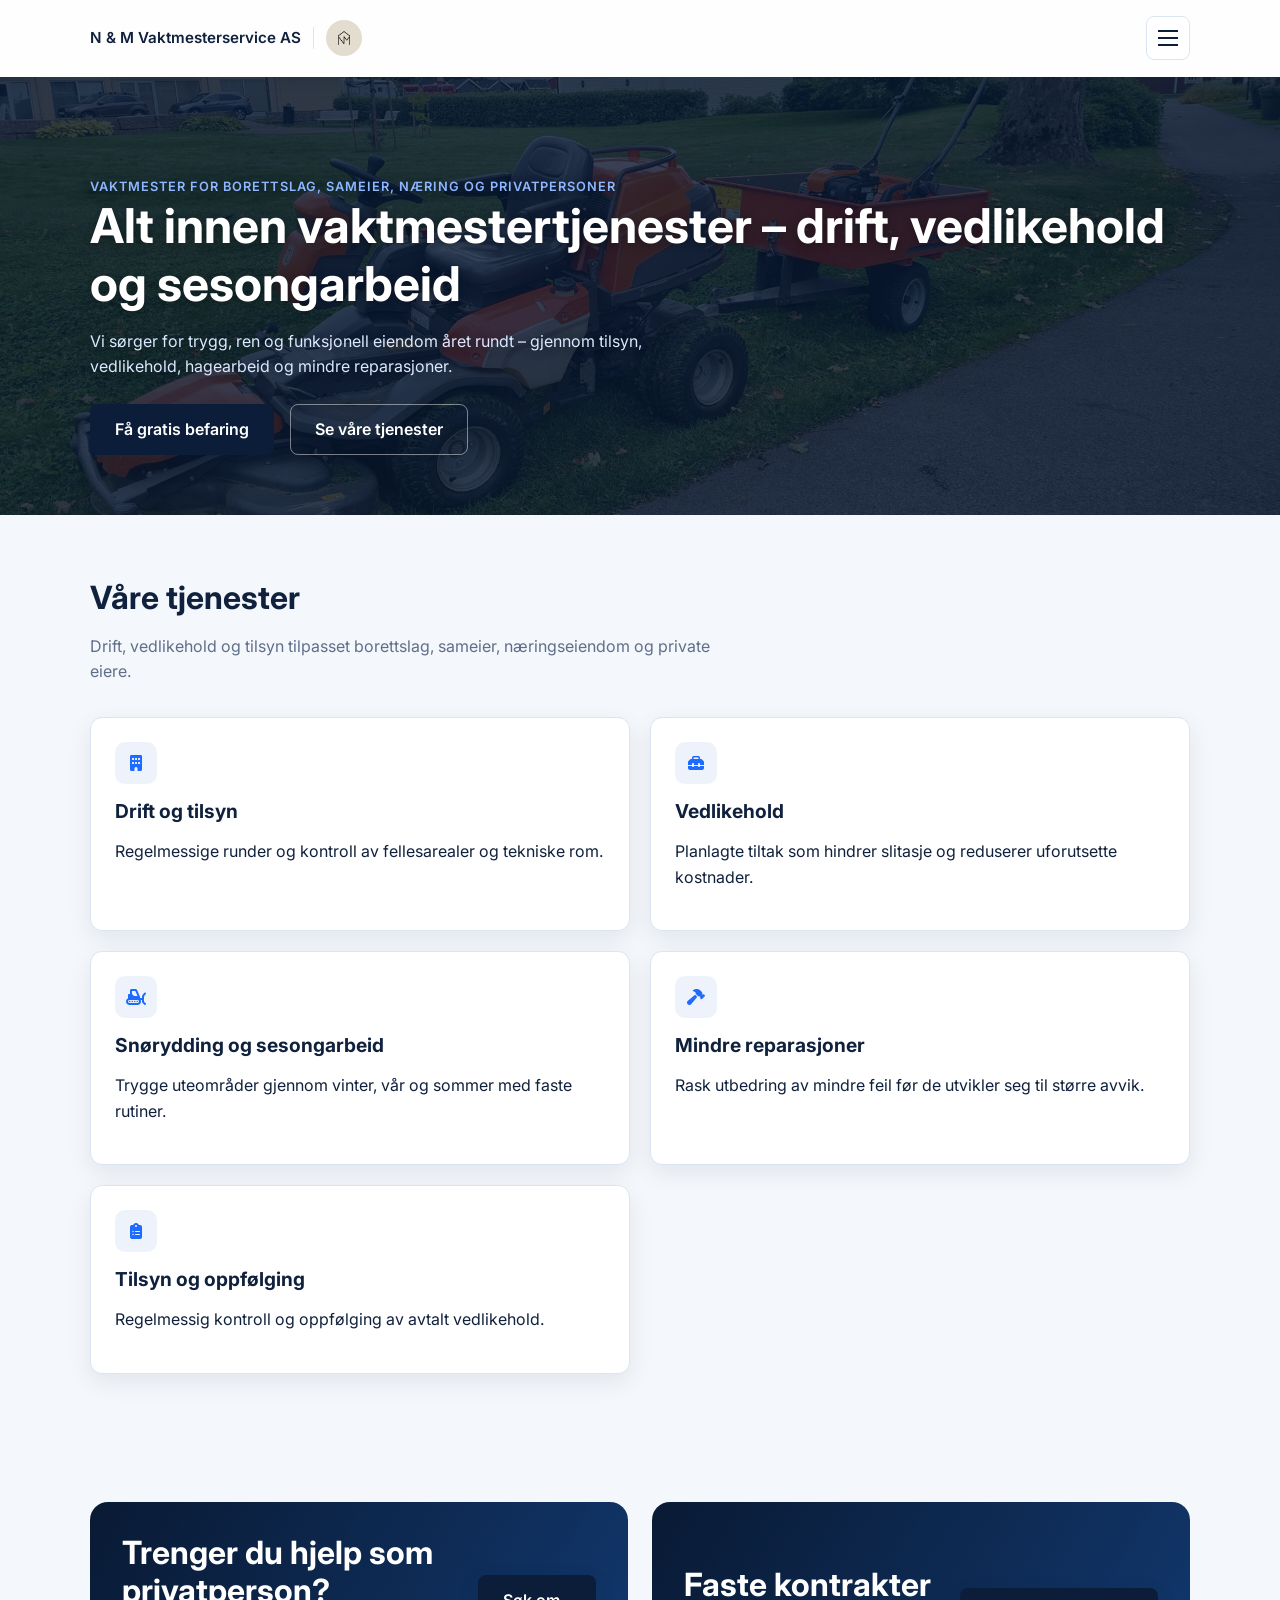
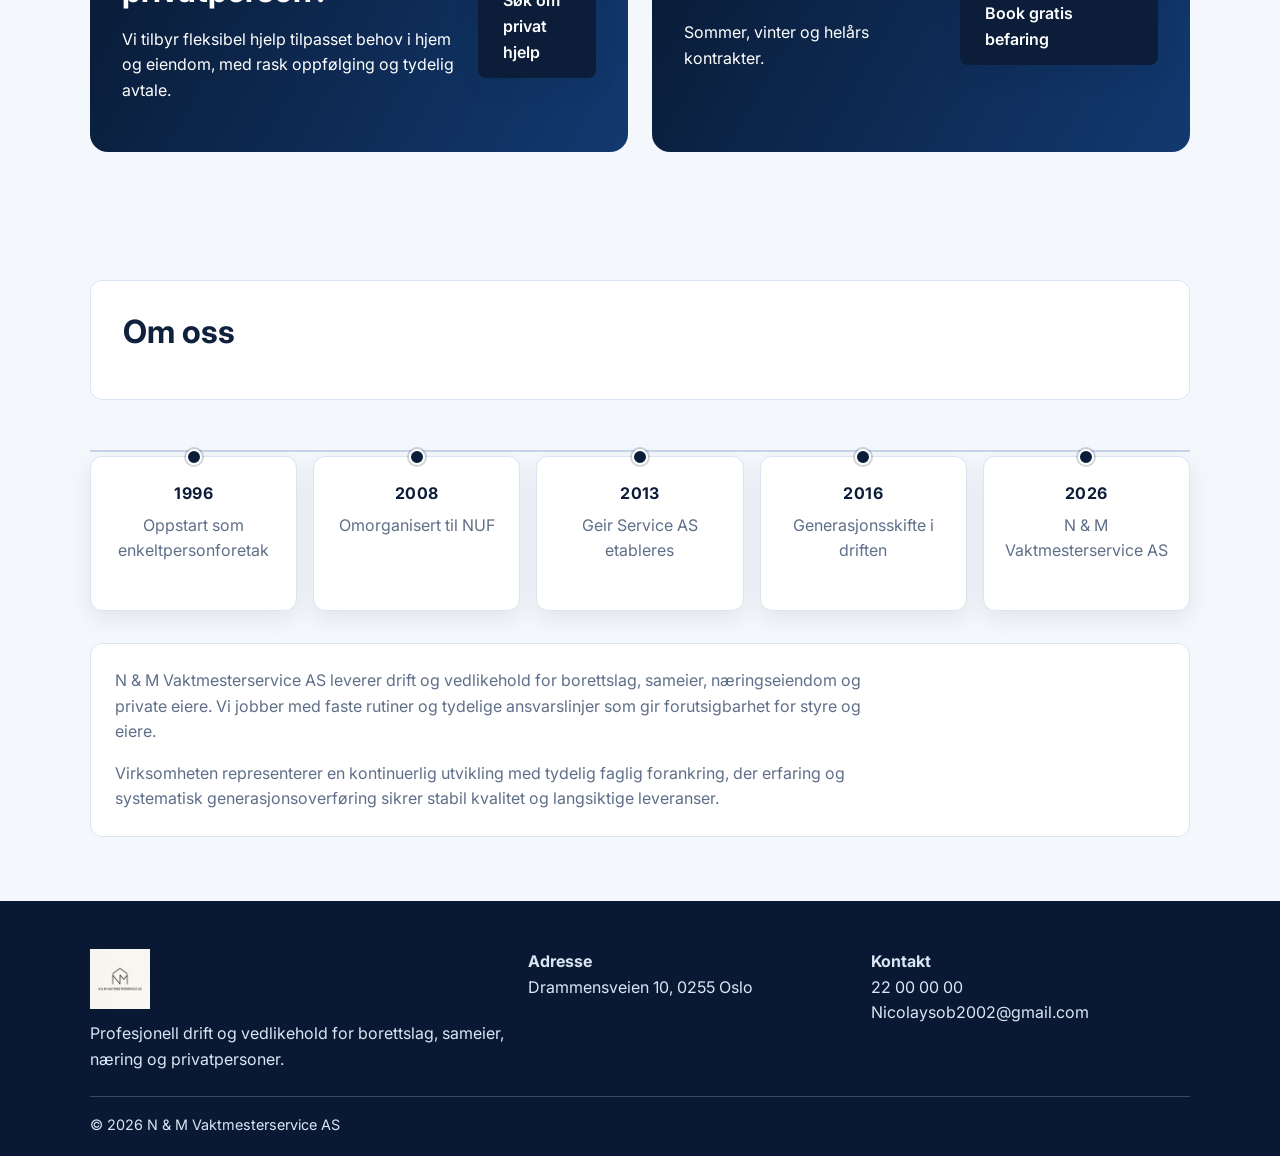
==== index.html @ 8446914f "Wrap homepage CTAs in dual-column section" ====
<!DOCTYPE html>
<html lang="no">
<head>
  <meta charset="UTF-8" />
  <meta name="viewport" content="width=device-width, initial-scale=1.0" />
  <meta name="description" content="Profesjonell drift og vedlikehold for borettslag, sameier, næringsbygg og privatpersoner. Fast kontaktperson og strukturert oppfølging." />
  <meta name="keywords" content="vaktmester, drift og vedlikehold, borettslag, sameie, næringsbygg, eiendomsforvaltning, snømåking, uteområder" />
  <meta name="robots" content="index,follow" />
  <meta name="theme-color" content="#0b1d39" />
  <title>N & M Vaktmesterservice AS | Profesjonell drift og vedlikehold</title>
  <link rel="canonical" href="https://example.com/" />
  <link rel="icon" href="images/logo.png" type="image/png" />
  <meta property="og:title" content="N & M Vaktmesterservice AS | Profesjonell drift og vedlikehold" />
  <meta property="og:description" content="Profesjonell drift og vedlikehold for borettslag, sameier, næringsbygg og privatpersoner. Fast kontaktperson og strukturert oppfølging." />
  <meta property="og:type" content="website" />
  <meta property="og:image" content="https://images.unsplash.com/photo-1497366754035-f200968a6e72?auto=format&fit=crop&w=1400&q=80" />
  <meta name="twitter:card" content="summary_large_image" />
  <meta name="twitter:title" content="N & M Vaktmesterservice AS | Profesjonell drift og vedlikehold" />
  <meta name="twitter:description" content="Profesjonell drift og vedlikehold for borettslag, sameier, næringsbygg og privatpersoner. Fast kontaktperson og strukturert oppfølging." />
  <meta name="twitter:image" content="https://images.unsplash.com/photo-1497366754035-f200968a6e72?auto=format&fit=crop&w=1400&q=80" />
  <link rel="preconnect" href="https://fonts.googleapis.com" />
  <link rel="preconnect" href="https://fonts.gstatic.com" crossorigin />
  <link href="https://fonts.googleapis.com/css2?family=Inter:wght@300;400;500;600;700&display=swap" rel="stylesheet" />
  <link rel="stylesheet" href="https://cdn.jsdelivr.net/npm/@fortawesome/fontawesome-free@6.4.0/css/all.min.css" />
  <link rel="stylesheet" href="css/style.css" />
</head>
<body>
  <a class="skip-link" href="#main-content">Hopp til innhold</a>
  <div id="top"></div>

  <header class="site-header" id="siteHeader">
    <nav class="container nav" aria-label="Hovedmeny">
      <a class="logo" href="index.html" aria-label="N & M Vaktmesterservice AS">
        <span class="logo-text">N &amp; M Vaktmesterservice AS</span>
        <span class="logo-divider" aria-hidden="true"></span>
        <img class="logo-mark" src="images/logo-mark.png" alt="N &amp; M logo" width="36" height="36" />
      </a>

      <button class="nav-toggle" id="navToggle" aria-label="Åpne meny" aria-expanded="false" aria-controls="mobileMenu">
        <span></span><span></span><span></span>
      </button>
    </nav>

    <div class="mobile-overlay" id="mobileOverlay"></div>
    <div class="mobile-menu" id="mobileMenu" aria-hidden="true">
      <a href="index.html">Hjem</a>
      <a href="index.html#tjenester">Tjenester</a>
      <a href="contracts.html">Faste kontrakter</a>
      <a href="privat-hjelp.html">Privat hjelp</a>
      <a href="contact.html">Kontakt</a>
    </div>
  </header>

  <main id="main-content">
    <section class="hero">
      <div class="container hero-grid">
        <div class="hero-content">
          <p class="eyebrow">Vaktmester for borettslag, sameier, næring og privatpersoner</p>
          <h1>Alt innen vaktmestertjenester – drift, vedlikehold og sesongarbeid</h1>
          <p class="lead">Vi sørger for trygg, ren og funksjonell eiendom året rundt – gjennom tilsyn, vedlikehold, hagearbeid og mindre reparasjoner.</p>
          <div class="cta-row">
            <a class="btn" href="contact.html">Få gratis befaring</a>
            <a class="btn btn-ghost" href="#tjenester">Se våre tjenester</a>
          </div>
        </div>
      </div>
    </section>

    <section class="section services" id="tjenester">
      <div class="container">
        <div class="section-header">
          <h2>Våre tjenester</h2>
          <p>Drift, vedlikehold og tilsyn tilpasset borettslag, sameier, næringseiendom og private eiere.</p>
        </div>
        <div class="cards">
          <article class="card">
            <div class="card-icon"><i class="fa-solid fa-building"></i></div>
            <h3>Drift og tilsyn</h3>
            <p>Regelmessige runder og kontroll av fellesarealer og tekniske rom.</p>
          </article>
          <article class="card">
            <div class="card-icon"><i class="fa-solid fa-toolbox"></i></div>
            <h3>Vedlikehold</h3>
            <p>Planlagte tiltak som hindrer slitasje og reduserer uforutsette kostnader.</p>
          </article>
          <article class="card">
            <div class="card-icon"><i class="fa-solid fa-snowplow"></i></div>
            <h3>Snørydding og sesongarbeid</h3>
            <p>Trygge uteområder gjennom vinter, vår og sommer med faste rutiner.</p>
          </article>
          <article class="card">
            <div class="card-icon"><i class="fa-solid fa-hammer"></i></div>
            <h3>Mindre reparasjoner</h3>
            <p>Rask utbedring av mindre feil før de utvikler seg til større avvik.</p>
          </article>
          <article class="card">
            <div class="card-icon"><i class="fa-solid fa-clipboard-list"></i></div>
            <h3>Tilsyn og oppfølging</h3>
            <p>Regelmessig kontroll og oppfølging av avtalt vedlikehold.</p>
          </article>
        </div>
      </div>
    </section>

    <section class="section dual-cta">
      <div class="container dual-cta-grid">
        <section class="section final-cta" aria-labelledby="privat-hjelp-tittel">
          <div class="container final-cta-card">
            <div>
              <h2 id="privat-hjelp-tittel">Trenger du hjelp som privatperson?</h2>
              <p>Vi tilbyr fleksibel hjelp tilpasset behov i hjem og eiendom, med rask oppfølging og tydelig avtale.</p>
            </div>
            <a class="btn" href="privat-hjelp.html">Søk om privat hjelp</a>
          </div>
        </section>

        <section class="section final-cta" aria-labelledby="faste-kontrakter-tittel">
          <div class="container final-cta-card">
            <div>
              <h2 id="faste-kontrakter-tittel">Faste kontrakter</h2>
              <p>Sommer, vinter og helårs kontrakter.</p>
            </div>
            <a class="btn" href="contact.html">Book gratis befaring</a>
          </div>
        </section>
      </div>
    </section>

    <section class="section about" id="om">
      <div class="container">
        <div class="section-header">
          <h2>Om oss</h2>
        </div>

        <div class="about-timeline" aria-label="Selskapets utvikling over tid">
          <article class="timeline-item" data-animate="timeline-item">
            <p class="timeline-year">1996</p>
            <p class="timeline-text">Oppstart som enkeltpersonforetak</p>
          </article>
          <article class="timeline-item" data-animate="timeline-item">
            <p class="timeline-year">2008</p>
            <p class="timeline-text">Omorganisert til NUF</p>
          </article>
          <article class="timeline-item" data-animate="timeline-item">
            <p class="timeline-year">2013</p>
            <p class="timeline-text">Geir Service AS etableres</p>
          </article>
          <article class="timeline-item" data-animate="timeline-item">
            <p class="timeline-year">2016</p>
            <p class="timeline-text">Generasjonsskifte i driften</p>
          </article>
          <article class="timeline-item" data-animate="timeline-item">
            <p class="timeline-year">2026</p>
            <p class="timeline-text">N &amp; M Vaktmesterservice AS</p>
          </article>
        </div>

        <div class="about-summary">
          <p>N &amp; M Vaktmesterservice AS leverer drift og vedlikehold for borettslag, sameier, næringseiendom og private eiere. Vi jobber med faste rutiner og tydelige ansvarslinjer som gir forutsigbarhet for styre og eiere.</p>
          <p>Virksomheten representerer en kontinuerlig utvikling med tydelig faglig forankring, der erfaring og systematisk generasjonsoverføring sikrer stabil kvalitet og langsiktige leveranser.</p>
        </div>
      </div>
    </section>

  </main>

  <a class="back-to-top" id="backToTop" href="#top" aria-label="Til toppen">
    <i class="fa-solid fa-arrow-up"></i>
  </a>

  <footer class="footer">
    <div class="container footer-grid">
      <div>
        <img class="logo-image footer-logo" src="images/logo.png" alt="N & M Vaktmesterservice AS" width="180" height="56" loading="lazy" />
        <p>Profesjonell drift og vedlikehold for borettslag, sameier, næring og privatpersoner.</p>
      </div>
      <div>
        <p><strong>Adresse</strong><br/>Drammensveien 10, 0255 Oslo</p>
      </div>
      <div>
        <p><strong>Kontakt</strong><br/>22 00 00 00<br/>Nicolaysob2002@gmail.com</p>
      </div>
    </div>
    <div class="container footer-bottom">© <span id="currentYear"></span> N &amp; M Vaktmesterservice AS</div>
  </footer>

  <script type="application/ld+json">
    {
      "@context": "https://schema.org",
      "@type": "LocalBusiness",
      "name": "N & M Vaktmesterservice AS",
      "image": "https://images.unsplash.com/photo-1497366754035-f200968a6e72?auto=format&fit=crop&w=1400&q=80",
      "url": "https://example.com/",
      "telephone": "22 00 00 00",
      "email": "Nicolaysob2002@gmail.com",
      "address": {
        "@type": "PostalAddress",
        "streetAddress": "Drammensveien 10",
        "postalCode": "0255",
        "addressLocality": "Oslo",
        "addressCountry": "NO"
      }
    }
  </script>
  <script src="js/main.js" defer></script>
</body>
</html>
---- css/style.css ----
:root {
  --color-bg: #f4f7fb;
  --color-surface: #ffffff;
  --color-surface-soft: #eef3fb;
  --color-text: #10213d;
  --color-muted: #5f6f89;
  --color-primary: #0b1d39;
  --color-primary-strong: #08152b;
  --color-accent: #1e6bff;
  --color-border: #dbe5f2;
  --shadow-sm: 0 8px 24px rgba(16, 33, 61, 0.08);
  --shadow-md: 0 14px 35px rgba(11, 29, 57, 0.12);
  --radius-sm: 8px;
  --radius-md: 12px;
  --radius-lg: 18px;
  --space-1: 8px;
  --space-2: 12px;
  --space-3: 16px;
  --space-4: 20px;
  --space-5: 24px;
  --space-6: 32px;
  --space-7: 48px;
  --space-8: 64px;
}

* { box-sizing: border-box; }

html {
  scroll-behavior: smooth;
}

body {
  margin: 0;
  font-family: "Inter", system-ui, -apple-system, Segoe UI, Roboto, sans-serif;
  font-size: 16px;
  line-height: 1.6;
  color: var(--color-text);
  background: var(--color-bg);
}

body.menu-open { overflow: hidden; }

a { color: inherit; text-decoration: none; }
img { max-width: 100%; display: block; }

.container {
  width: min(1100px, 100% - 40px);
  margin: 0 auto;
}

.skip-link {
  position: absolute;
  left: -9999px;
}

.skip-link:focus {
  left: var(--space-4);
  top: var(--space-4);
  z-index: 2000;
  background: var(--color-primary);
  color: #fff;
  padding: 10px 14px;
  border-radius: var(--radius-sm);
}

.site-header {
  position: sticky;
  top: 0;
  z-index: 1000;
  background: rgba(255, 255, 255, 0.86);
  backdrop-filter: blur(12px);
  border-bottom: 1px solid transparent;
  transition: border-color 0.2s ease, box-shadow 0.2s ease;
}

.site-header.scrolled {
  border-color: var(--color-border);
  box-shadow: 0 8px 25px rgba(11, 29, 57, 0.08);
}

.nav {
  min-height: 76px;
  display: flex;
  align-items: center;
  justify-content: space-between;
  gap: var(--space-3);
}

.logo {
  display: inline-flex;
  align-items: center;
  gap: var(--space-2);
  font-weight: 600;
}

.logo-text { font-size: 0.95rem; }
.logo-divider { width: 1px; height: 22px; background: var(--color-border); }
.logo-mark { border-radius: 50%; }

.btn {
  display: inline-flex;
  align-items: center;
  justify-content: center;
  padding: 12px 24px;
  border-radius: 8px;
  border: 1px solid transparent;
  background: var(--color-primary);
  color: #fff;
  font-weight: 600;
  cursor: pointer;
  transition: transform 0.2s ease, background 0.2s ease, box-shadow 0.2s ease;
  box-shadow: var(--shadow-sm);
}

.btn:hover {
  transform: translateY(-2px);
  background: var(--color-primary-strong);
}

.btn-ghost {
  background: transparent;
  color: #fff;
  border-color: rgba(255, 255, 255, 0.45);
  box-shadow: none;
}

.page-hero .btn-ghost,
.contact .btn-ghost {
  color: var(--color-primary);
  border-color: var(--color-border);
}

.btn-small { padding: 12px 24px; }

.nav-toggle {
  width: 44px;
  height: 44px;
  border: 1px solid var(--color-border);
  border-radius: var(--radius-sm);
  background: #fff;
  display: inline-flex;
  flex-direction: column;
  justify-content: center;
  align-items: center;
  gap: 5px;
  padding: 0 11px;
  cursor: pointer;
  transition: background 0.2s ease, border-color 0.2s ease;
}

.nav-toggle span {
  width: 100%;
  height: 2px;
  background: var(--color-primary);
}

.nav-toggle:hover,
.nav-toggle:focus-visible {
  background: var(--color-surface-soft);
  border-color: #b9cae3;
  outline: none;
}

.mobile-overlay {
  position: fixed;
  inset: 0;
  background: rgba(16, 33, 61, 0.4);
  opacity: 0;
  visibility: hidden;
  transition: opacity 0.2s ease;
}

.mobile-overlay.open { opacity: 1; visibility: visible; }

.mobile-menu {
  position: fixed;
  top: 84px;
  right: max(20px, calc((100vw - 1100px) / 2 + 20px));
  width: min(320px, calc(100vw - 40px));
  max-height: calc(100dvh - 104px);
  overflow-y: auto;
  background: var(--color-surface);
  border: 1px solid var(--color-border);
  border-radius: var(--radius-md);
  box-shadow: var(--shadow-md);
  padding: var(--space-3);
  display: grid;
  align-content: start;
  gap: 4px;
  opacity: 0;
  visibility: hidden;
  transform: translateY(-8px);
  transition: opacity 0.2s ease, transform 0.2s ease, visibility 0s linear 0.2s;
}

.mobile-menu.open {
  opacity: 1;
  visibility: visible;
  transform: translateY(0);
  transition: opacity 0.2s ease, transform 0.2s ease;
}

.mobile-menu a {
  font-weight: 600;
  color: var(--color-primary);
  padding: 10px 12px;
  border-radius: var(--radius-sm);
  transition: background 0.2s ease, color 0.2s ease;
}

.mobile-menu a:hover,
.mobile-menu a:focus-visible {
  background: var(--color-surface-soft);
  color: var(--color-primary-strong);
  outline: none;
}

.hero {
  padding: 100px 0 60px;
  background: linear-gradient(rgba(8, 24, 48, 0.8), rgba(8, 24, 48, 0.8)), url("../images/hero.jpg") center/cover no-repeat;
  background-size: cover;
  background-position: center;
  color: #fff;
}

.hero-grid {
  display: grid;
  grid-template-columns: 1fr;
  gap: var(--space-6);
  align-items: center;
}

.eyebrow {
  margin: 0;
  text-transform: uppercase;
  letter-spacing: 0.08em;
  font-size: 0.8rem;
  font-weight: 600;
  color: #8eb7ff;
}

h1, h2, h3 { line-height: 1.2; margin: 0 0 var(--space-3); }
h1 { font-size: clamp(2rem, 5vw, 3rem); }
h2 { font-size: clamp(1.5rem, 3vw, 2rem); }
h3 { font-size: 1.2rem; }

.lead {
  margin: 0;
  color: #dce8ff;
  max-width: 62ch;
}

.hero h1,
.hero .lead,
.hero .eyebrow {
  text-shadow: 0 2px 10px rgba(0, 0, 0, 0.35);
}

.cta-row {
  margin-top: var(--space-5);
  display: flex;
  flex-wrap: wrap;
  gap: var(--space-3);
}

.section {
  padding: var(--space-8) 0;
}

.section-header { margin-bottom: var(--space-6); }
.section-header p { margin: 0; color: var(--color-muted); max-width: 62ch; }

.cards {
  display: grid;
  grid-template-columns: 1fr;
  gap: var(--space-4);
}

.card {
  background: var(--color-surface);
  border: 1px solid var(--color-border);
  border-radius: var(--radius-md);
  padding: var(--space-5);
  box-shadow: var(--shadow-sm);
  transition: transform 0.2s ease, box-shadow 0.2s ease;
}

.card:hover {
  transform: translateY(-4px);
  box-shadow: var(--shadow-md);
}

.card-link {
  display: block;
}

.card-icon {
  width: 42px;
  height: 42px;
  border-radius: 10px;
  display: grid;
  place-items: center;
  color: var(--color-accent);
  background: var(--color-surface-soft);
  margin-bottom: var(--space-3);
}

.page-hero {
  padding: var(--space-8) 0 var(--space-7);
  background: linear-gradient(180deg, #0d2345 0%, #112b54 100%);
  color: #fff;
}

.breadcrumb {
  font-size: 0.95rem;
  margin-bottom: var(--space-3);
  color: #c8d9f7;
}

.breadcrumb a {
  text-decoration: underline;
  text-underline-offset: 3px;
}

.back-link {
  display: inline-flex;
  align-items: center;
  gap: 8px;
  font-weight: 600;
  margin-bottom: var(--space-4);
}

.not-found .container { text-align: center; }

.about .section-header,
.about.section-header {
  background: var(--color-surface);
  border: 1px solid var(--color-border);
  border-radius: var(--radius-md);
  padding: var(--space-6);
}

.about-timeline {
  position: relative;
  display: grid;
  gap: var(--space-5);
  margin-bottom: var(--space-6);
  padding-left: var(--space-4);
}

.about-timeline::before {
  content: "";
  position: absolute;
  left: 11px;
  top: 4px;
  bottom: 4px;
  width: 2px;
  background: #c7d5ea;
}

.timeline-item {
  position: relative;
  background: var(--color-surface);
  border: 1px solid var(--color-border);
  border-radius: var(--radius-md);
  padding: var(--space-4);
  box-shadow: var(--shadow-sm);
  transition: transform 0.2s ease, box-shadow 0.2s ease, border-color 0.2s ease, opacity 0.5s ease;
}

.timeline-item::before {
  content: "";
  position: absolute;
  left: calc(-1 * var(--space-4));
  top: 50%;
  width: 12px;
  height: 12px;
  border-radius: 50%;
  transform: translateY(-50%);
  background: var(--color-primary);
  border: 2px solid #fff;
  box-shadow: 0 0 0 2px rgba(11, 29, 57, 0.18);
}

.timeline-item:hover {
  transform: translateY(-2px);
  box-shadow: var(--shadow-md);
  border-color: #c5d5ee;
}

.timeline-year {
  margin: 0 0 6px;
  font-weight: 700;
  letter-spacing: 0.03em;
  color: var(--color-primary);
}

.timeline-text {
  margin: 0;
  color: var(--color-muted);
}

.about-summary {
  background: var(--color-surface);
  border: 1px solid var(--color-border);
  border-radius: var(--radius-md);
  padding: var(--space-5);
}

.about-summary p {
  margin: 0;
  color: var(--color-muted);
  max-width: 75ch;
}

.about-summary p + p {
  margin-top: var(--space-3);
}

.timeline-item[data-animate="timeline-item"] {
  opacity: 0;
  transform: translateY(20px);
}

.timeline-item.is-visible {
  opacity: 1;
  transform: translateY(0);
}

.final-cta-card {
  background: linear-gradient(120deg, #091a34, #123970);
  border-radius: var(--radius-lg);
  color: #fff;
  padding: var(--space-6);
  display: flex;
  flex-direction: column;
  gap: var(--space-4);
  justify-content: space-between;
}

.final-cta-card {
  height: 100%;
}

.dual-cta-grid {
  display: grid;
  gap: 24px;
}

.dual-cta .final-cta {
  padding: 0;
}

.dual-cta .final-cta .container {
  width: 100%;
}

.contact-grid {
  display: grid;
  grid-template-columns: 1fr;
  gap: var(--space-6);
}

.contact-form,
.contact-grid > div:first-child {
  background: var(--color-surface);
  border: 1px solid var(--color-border);
  border-radius: var(--radius-md);
  padding: var(--space-5);
}

.contact-info p,
.gdpr p { margin: 0 0 var(--space-2); }

.contact-form {
  display: grid;
  gap: var(--space-3);
}

.contact-form label,
.form-group {
  display: grid;
  gap: var(--space-1);
  font-weight: 500;
}

.form-grid {
  display: grid;
  grid-template-columns: 1fr;
  gap: var(--space-3);
}

.fieldset {
  border: 1px solid var(--color-border);
  border-radius: var(--radius-sm);
  padding: var(--space-3);
}

.fieldset legend {
  font-weight: 600;
  padding: 0 6px;
}

.checkbox-list {
  display: grid;
  gap: 8px;
}

.checkbox-list label {
  display: flex;
  align-items: center;
  gap: 8px;
  font-weight: 400;
}

.checkbox-list input {
  width: auto;
}

input,
select,
textarea {
  width: 100%;
  font: inherit;
  padding: 12px 14px;
  border-radius: 8px;
  border: 1px solid #c9d7ea;
  background: #fff;
}

input:focus,
select:focus,
textarea:focus {
  outline: 2px solid rgba(30, 107, 255, 0.2);
  border-color: var(--color-accent);
}


.checkbox-label {
  display: flex;
  align-items: flex-start;
  gap: 10px;
  font-weight: 400;
}

.checkbox-label input {
  width: auto;
  margin-top: 2px;
}

.field-error {
  min-height: 20px;
  color: #c4003c;
  font-size: 0.9rem;
}

.form-success {
  min-height: 24px;
  font-weight: 500;
}

.back-to-top {
  position: fixed;
  right: var(--space-4);
  bottom: var(--space-4);
  width: 44px;
  height: 44px;
  border-radius: 50%;
  background: var(--color-primary);
  color: #fff;
  display: grid;
  place-items: center;
  box-shadow: var(--shadow-sm);
  opacity: 0;
  pointer-events: none;
  transform: translateY(8px);
  transition: opacity 0.2s ease, transform 0.2s ease;
}

.back-to-top.visible {
  opacity: 1;
  pointer-events: auto;
  transform: translateY(0);
}

.footer {
  background: #0a1933;
  color: #dce5f5;
  padding: var(--space-7) 0 var(--space-4);
}

.footer-grid {
  display: grid;
  gap: var(--space-5);
  grid-template-columns: 1fr;
}

.footer-logo {
  margin-bottom: var(--space-2);
  height: auto;
  max-height: 60px;
  width: auto;
  max-width: 100%;
  object-fit: contain;
}
.footer p { margin: 0; }
.footer-bottom {
  margin-top: var(--space-5);
  padding-top: var(--space-3);
  border-top: 1px solid rgba(220, 229, 245, 0.24);
  font-size: 0.9rem;
}

@media (min-width: 768px) {
  .hero-grid { grid-template-columns: 1fr; }
  .cards { grid-template-columns: repeat(2, minmax(0, 1fr)); }
  .about-timeline {
    grid-template-columns: repeat(5, minmax(0, 1fr));
    align-items: start;
    gap: var(--space-3);
    padding-left: 0;
    padding-top: var(--space-5);
  }

  .about-timeline::before {
    left: 0;
    right: 0;
    top: 18px;
    bottom: auto;
    width: auto;
    height: 2px;
  }

  .timeline-item {
    padding-top: var(--space-5);
    min-height: 155px;
  }

  .timeline-item::before {
    top: calc(-1 * var(--space-5) + 16px);
    left: 50%;
    transform: translateX(-50%);
  }

  .timeline-year,
  .timeline-text {
    text-align: center;
  }

  .contact-grid { grid-template-columns: 1fr 1fr; }
  .form-grid { grid-template-columns: repeat(2, minmax(0, 1fr)); }
  .dual-cta-grid {
    grid-template-columns: 1fr 1fr;
    align-items: stretch;
  }
  .final-cta-card { flex-direction: row; align-items: center; }
  .footer-grid { grid-template-columns: 1.3fr 1fr 1fr; }
}

@media (prefers-reduced-motion: reduce) {
  .timeline-item,
  .timeline-item[data-animate="timeline-item"] {
    transition: none;
    opacity: 1;
    transform: none;
  }
}
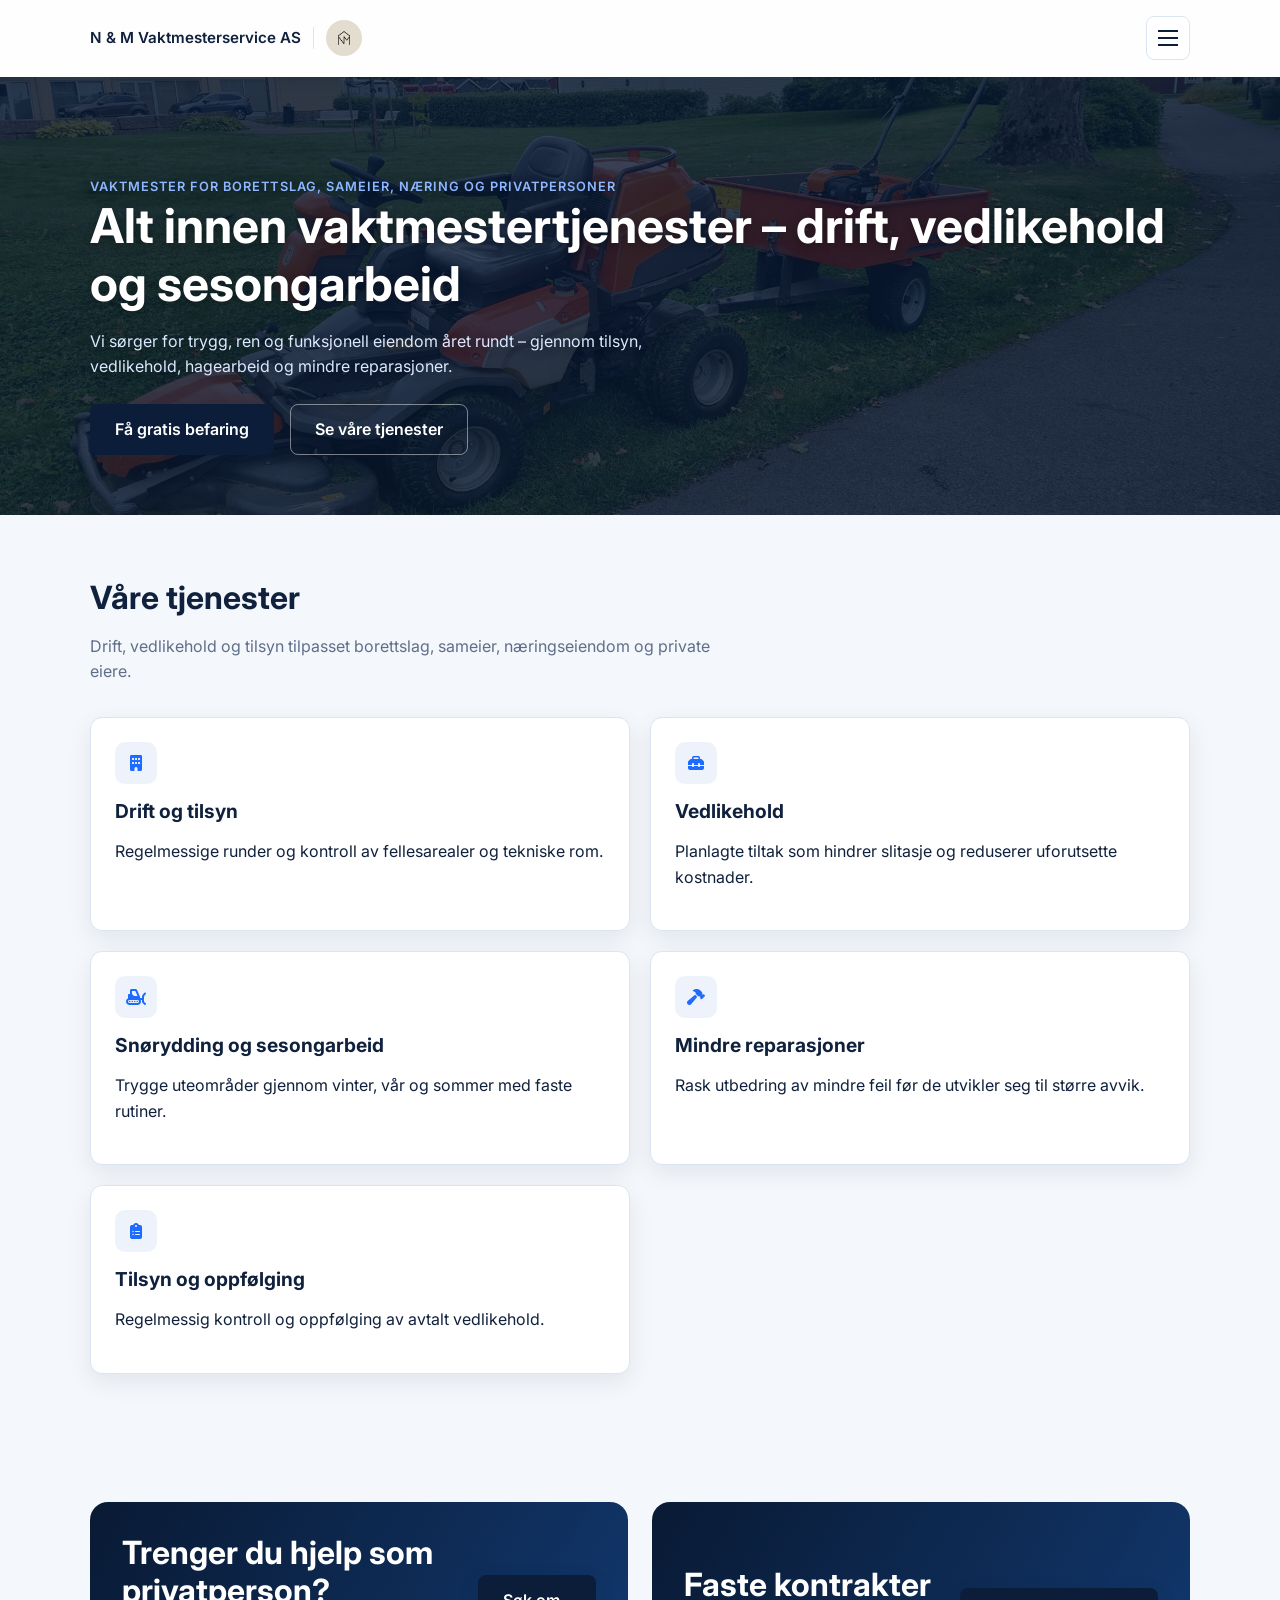
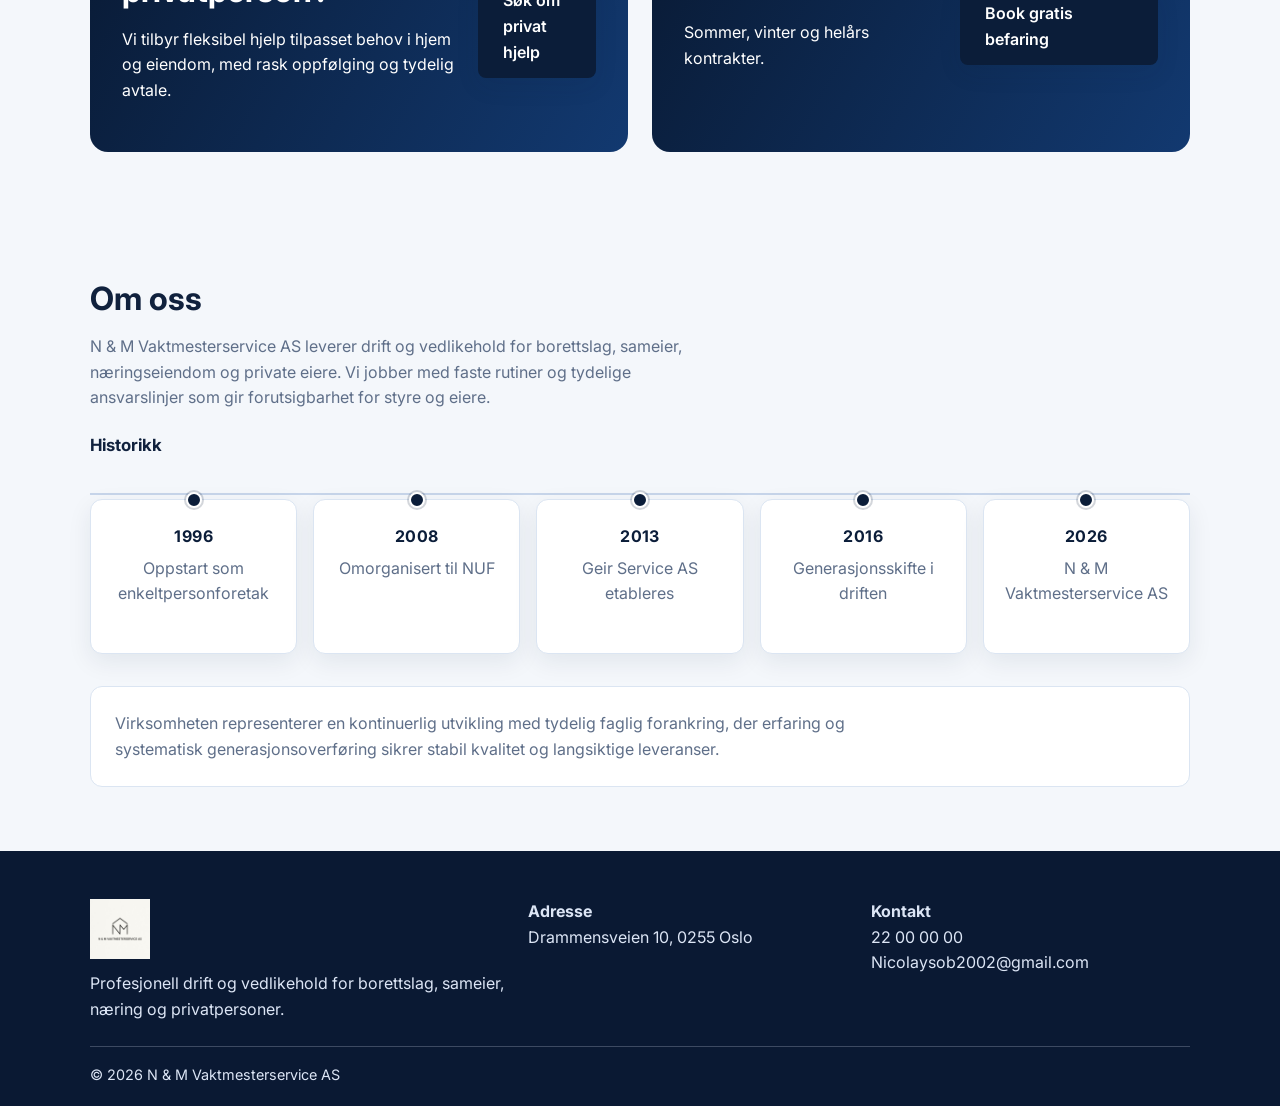
==== commit 4ec272a1: "Refactor Om oss section structure" ====
--- a/index.html
+++ b/index.html
@@ -120,44 +120,48 @@
               <h2 id="faste-kontrakter-tittel">Faste kontrakter</h2>
               <p>Sommer, vinter og helårs kontrakter.</p>
             </div>
-            <a class="btn" href="contact.html">Book gratis befaring</a>
+            <a class="btn" href="faste-kontrakter.html">Book gratis befaring</a>
           </div>
         </section>
       </div>
     </section>
 
-    <section class="section about" id="om">
+    <section class="section about" id="om-oss">
       <div class="container">
-        <div class="section-header">
+        <header class="section-header">
           <h2>Om oss</h2>
-        </div>
-
-        <div class="about-timeline" aria-label="Selskapets utvikling over tid">
-          <article class="timeline-item" data-animate="timeline-item">
-            <p class="timeline-year">1996</p>
-            <p class="timeline-text">Oppstart som enkeltpersonforetak</p>
-          </article>
-          <article class="timeline-item" data-animate="timeline-item">
-            <p class="timeline-year">2008</p>
-            <p class="timeline-text">Omorganisert til NUF</p>
-          </article>
-          <article class="timeline-item" data-animate="timeline-item">
-            <p class="timeline-year">2013</p>
-            <p class="timeline-text">Geir Service AS etableres</p>
-          </article>
-          <article class="timeline-item" data-animate="timeline-item">
-            <p class="timeline-year">2016</p>
-            <p class="timeline-text">Generasjonsskifte i driften</p>
-          </article>
-          <article class="timeline-item" data-animate="timeline-item">
-            <p class="timeline-year">2026</p>
-            <p class="timeline-text">N &amp; M Vaktmesterservice AS</p>
-          </article>
-        </div>
-
-        <div class="about-summary">
-          <p>N &amp; M Vaktmesterservice AS leverer drift og vedlikehold for borettslag, sameier, næringseiendom og private eiere. Vi jobber med faste rutiner og tydelige ansvarslinjer som gir forutsigbarhet for styre og eiere.</p>
-          <p>Virksomheten representerer en kontinuerlig utvikling med tydelig faglig forankring, der erfaring og systematisk generasjonsoverføring sikrer stabil kvalitet og langsiktige leveranser.</p>
+          <p class="section-lead">N &amp; M Vaktmesterservice AS leverer drift og vedlikehold for borettslag, sameier, næringseiendom og private eiere. Vi jobber med faste rutiner og tydelige ansvarslinjer som gir forutsigbarhet for styre og eiere.</p>
+        </header>
+
+        <div class="about-content">
+          <h3 class="about-subtitle">Historikk</h3>
+
+          <div class="about-timeline" aria-label="Selskapets utvikling over tid">
+            <article class="timeline-item" data-animate="timeline-item">
+              <p class="timeline-year">1996</p>
+              <p class="timeline-text">Oppstart som enkeltpersonforetak</p>
+            </article>
+            <article class="timeline-item" data-animate="timeline-item">
+              <p class="timeline-year">2008</p>
+              <p class="timeline-text">Omorganisert til NUF</p>
+            </article>
+            <article class="timeline-item" data-animate="timeline-item">
+              <p class="timeline-year">2013</p>
+              <p class="timeline-text">Geir Service AS etableres</p>
+            </article>
+            <article class="timeline-item" data-animate="timeline-item">
+              <p class="timeline-year">2016</p>
+              <p class="timeline-text">Generasjonsskifte i driften</p>
+            </article>
+            <article class="timeline-item" data-animate="timeline-item">
+              <p class="timeline-year">2026</p>
+              <p class="timeline-text">N &amp; M Vaktmesterservice AS</p>
+            </article>
+          </div>
+
+          <div class="about-summary">
+            <p>Virksomheten representerer en kontinuerlig utvikling med tydelig faglig forankring, der erfaring og systematisk generasjonsoverføring sikrer stabil kvalitet og langsiktige leveranser.</p>
+          </div>
         </div>
       </div>
     </section>
--- a/css/style.css
+++ b/css/style.css
@@ -332,13 +332,16 @@
 
 .not-found .container { text-align: center; }
 
-.about .section-header,
-.about.section-header {
-  background: var(--color-surface);
-  border: 1px solid var(--color-border);
-  border-radius: var(--radius-md);
-  padding: var(--space-6);
-}
+.about .section-header { margin-bottom: var(--space-5); }
+
+.section-lead { max-width: 72ch; }
+
+.about-subtitle {
+  margin: 0;
+  font-size: 1.05rem;
+}
+
+.about-content > * + * { margin-top: var(--space-4); }
 
 .about-timeline {
   position: relative;
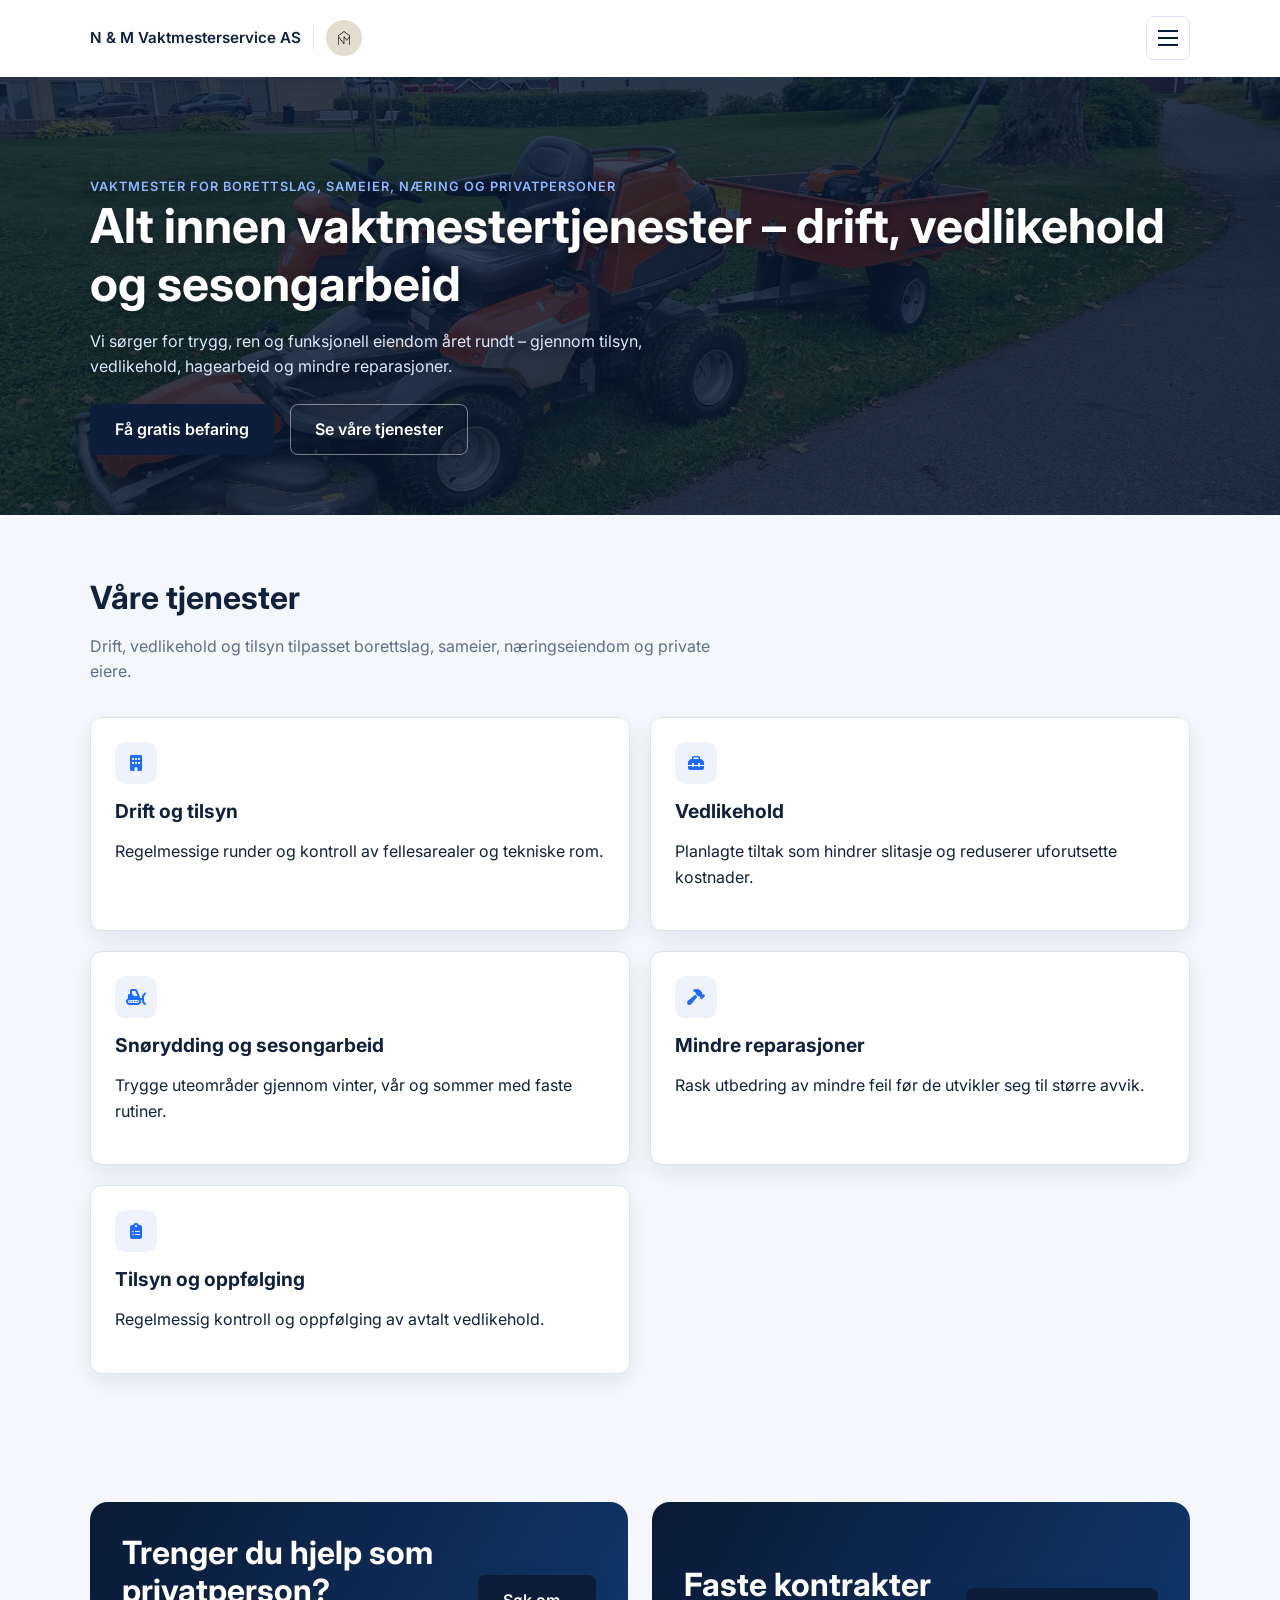
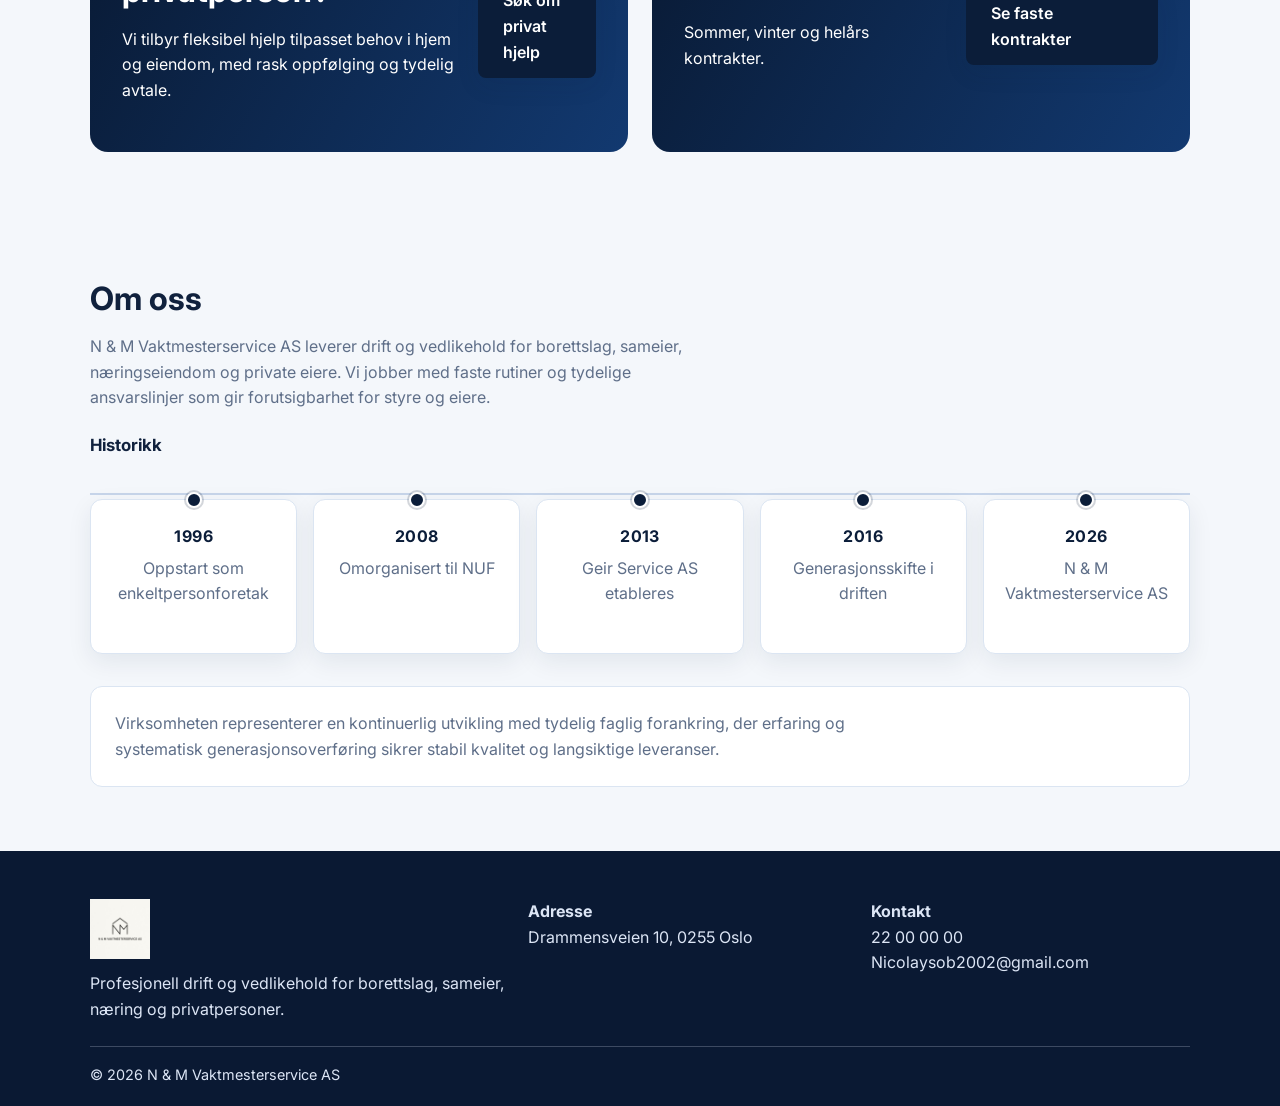
==== commit 1d72b44f: "Fix Faste kontrakter CTA link target" ====
--- a/index.html
+++ b/index.html
@@ -120,7 +120,7 @@
               <h2 id="faste-kontrakter-tittel">Faste kontrakter</h2>
               <p>Sommer, vinter og helårs kontrakter.</p>
             </div>
-            <a class="btn" href="faste-kontrakter.html">Book gratis befaring</a>
+            <a class="btn" href="contracts.html">Se faste kontrakter</a>
           </div>
         </section>
       </div>
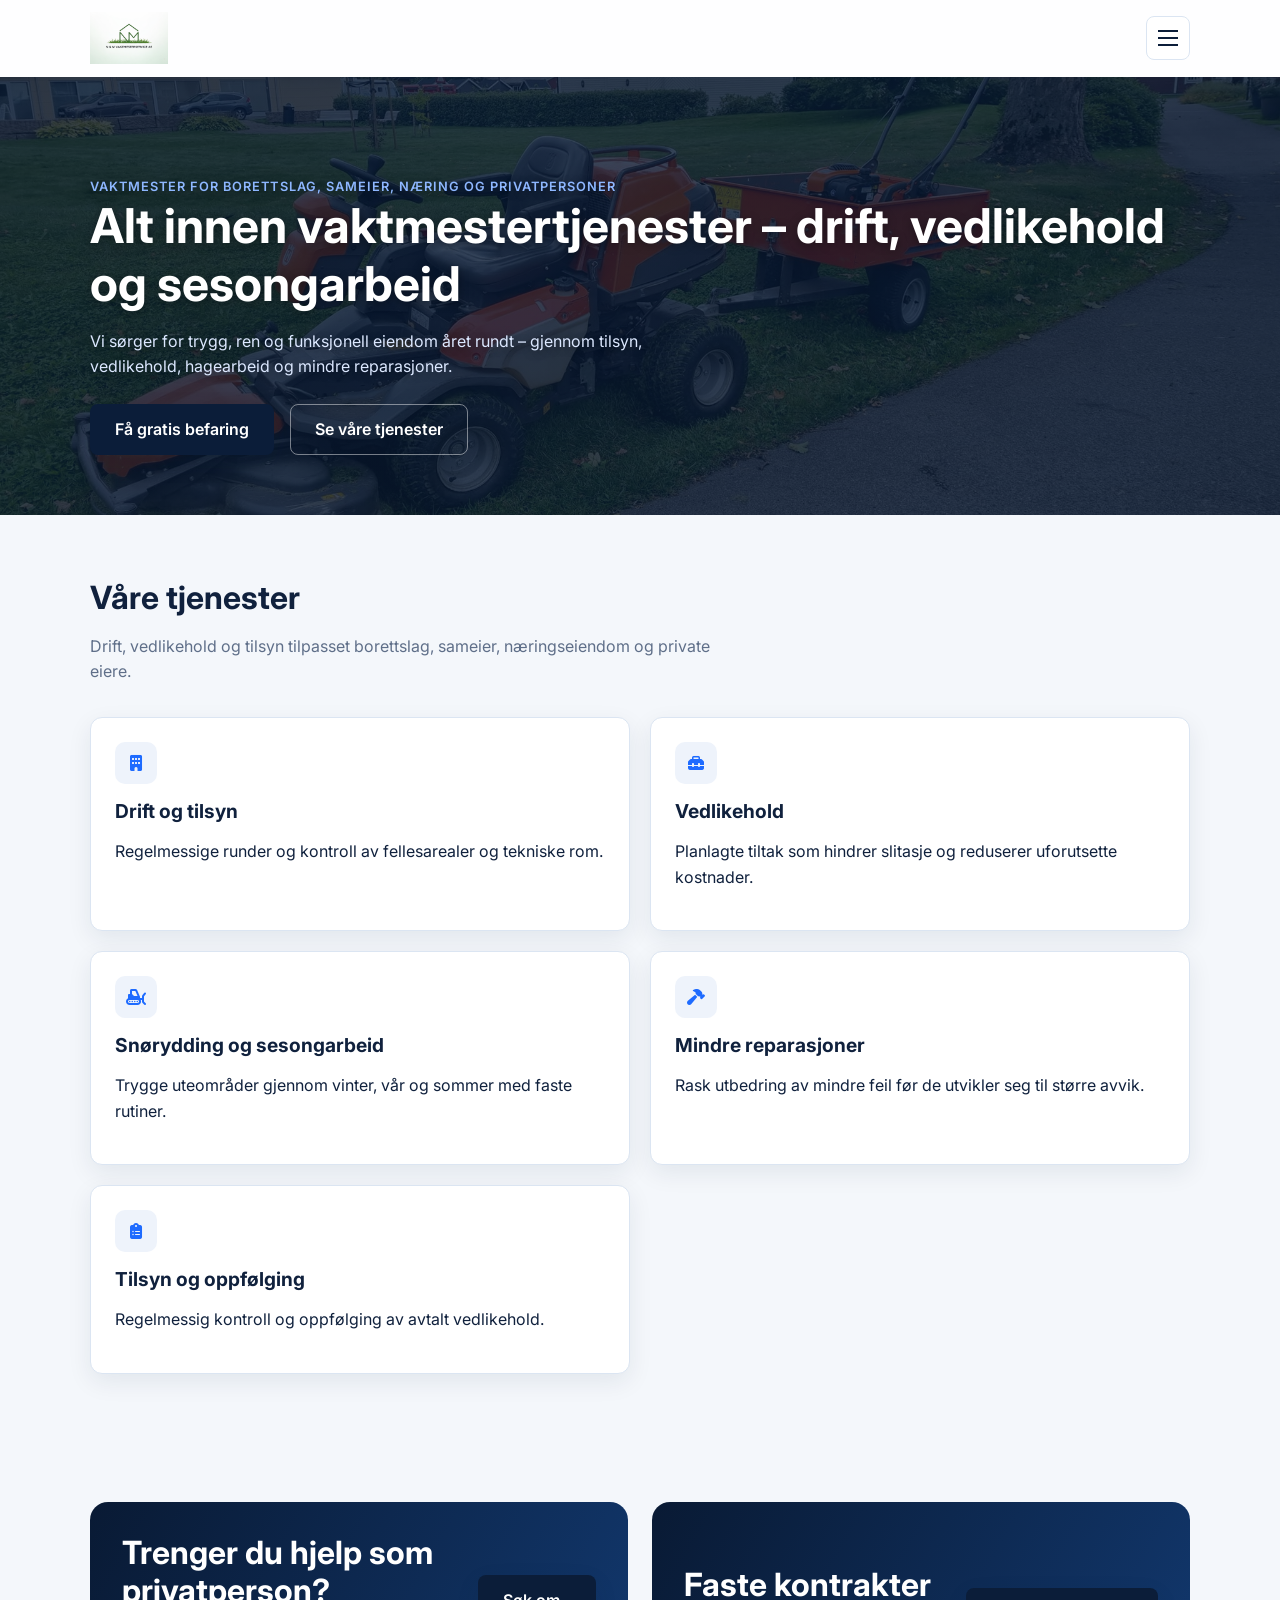
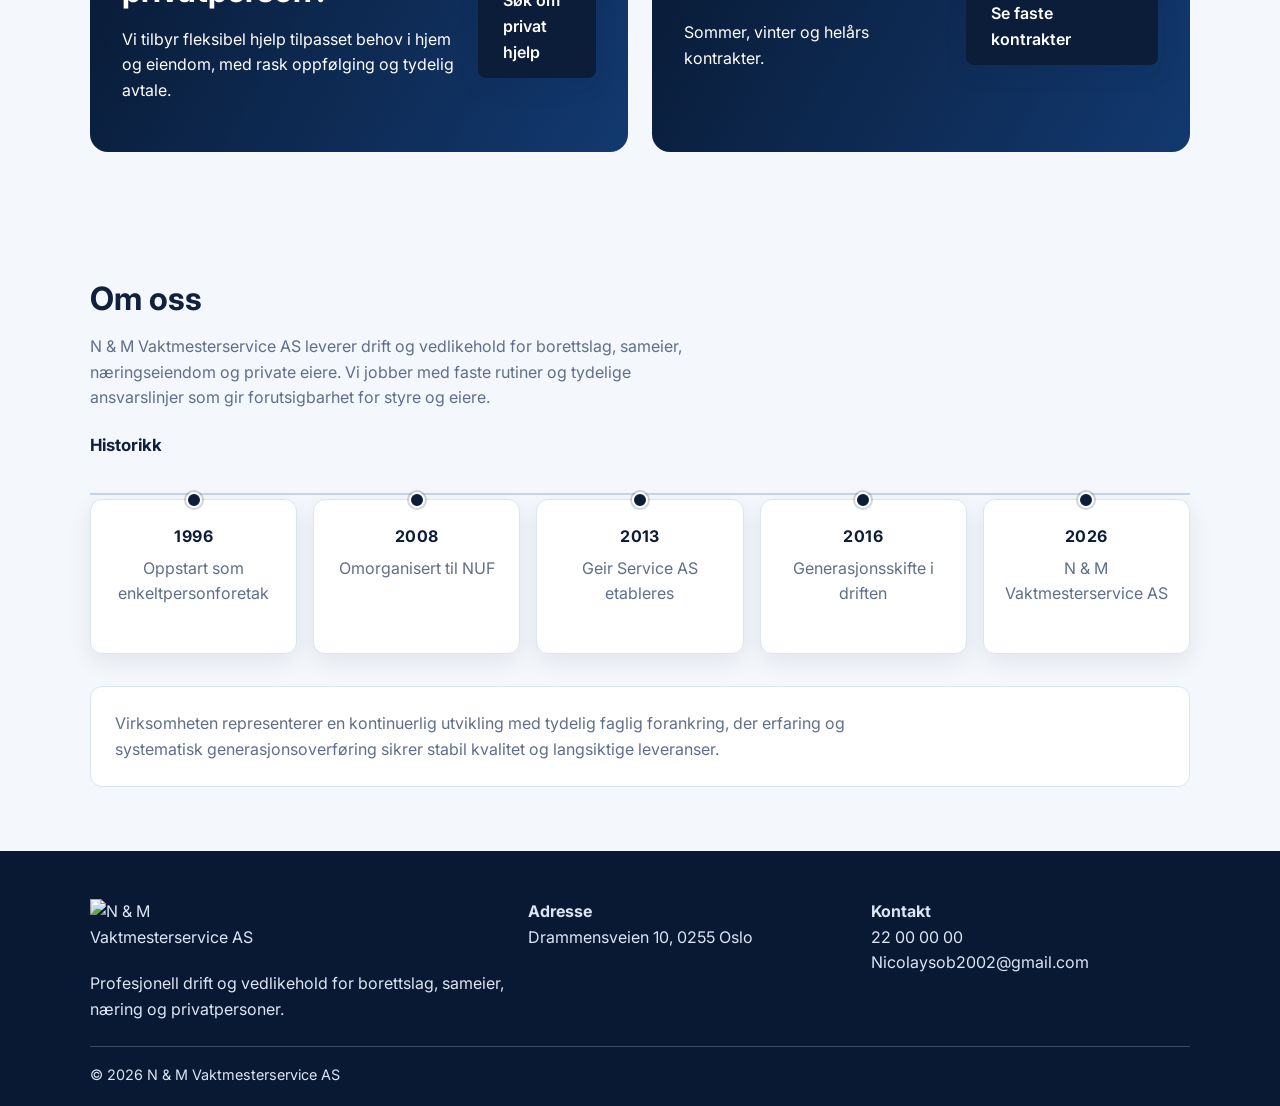
==== commit 6070fdf7: "Inline navbar logo as data URIs and remove PNG logo assets" ====
--- a/index.html
+++ b/index.html
@@ -31,9 +31,14 @@
   <header class="site-header" id="siteHeader">
     <nav class="container nav" aria-label="Hovedmeny">
       <a class="logo" href="index.html" aria-label="N & M Vaktmesterservice AS">
-        <span class="logo-text">N &amp; M Vaktmesterservice AS</span>
-        <span class="logo-divider" aria-hidden="true"></span>
-        <img class="logo-mark" src="images/logo-mark.png" alt="N &amp; M logo" width="36" height="36" />
+        <img
+          alt="N & M Vaktmesterservice AS"
+          class="site-logo"
+          width="160"
+          height="60"
+          src="[data-uri]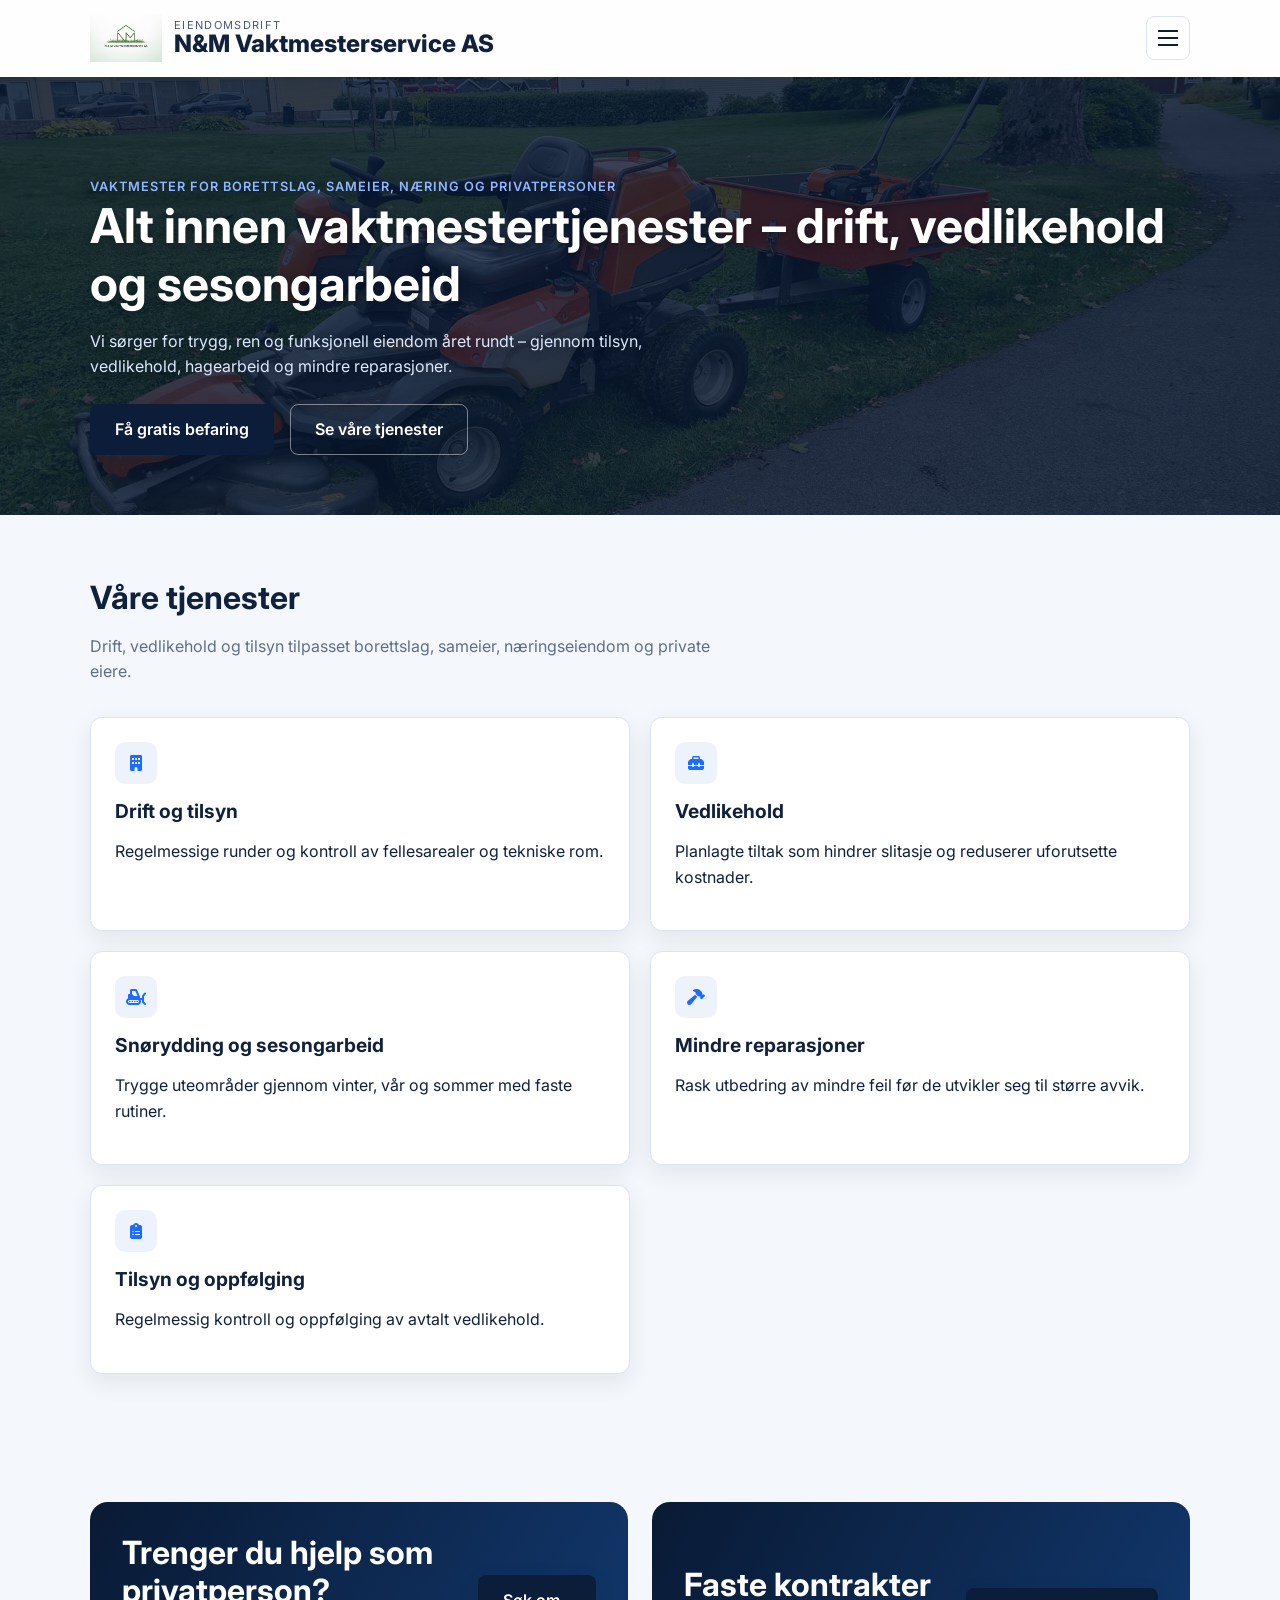
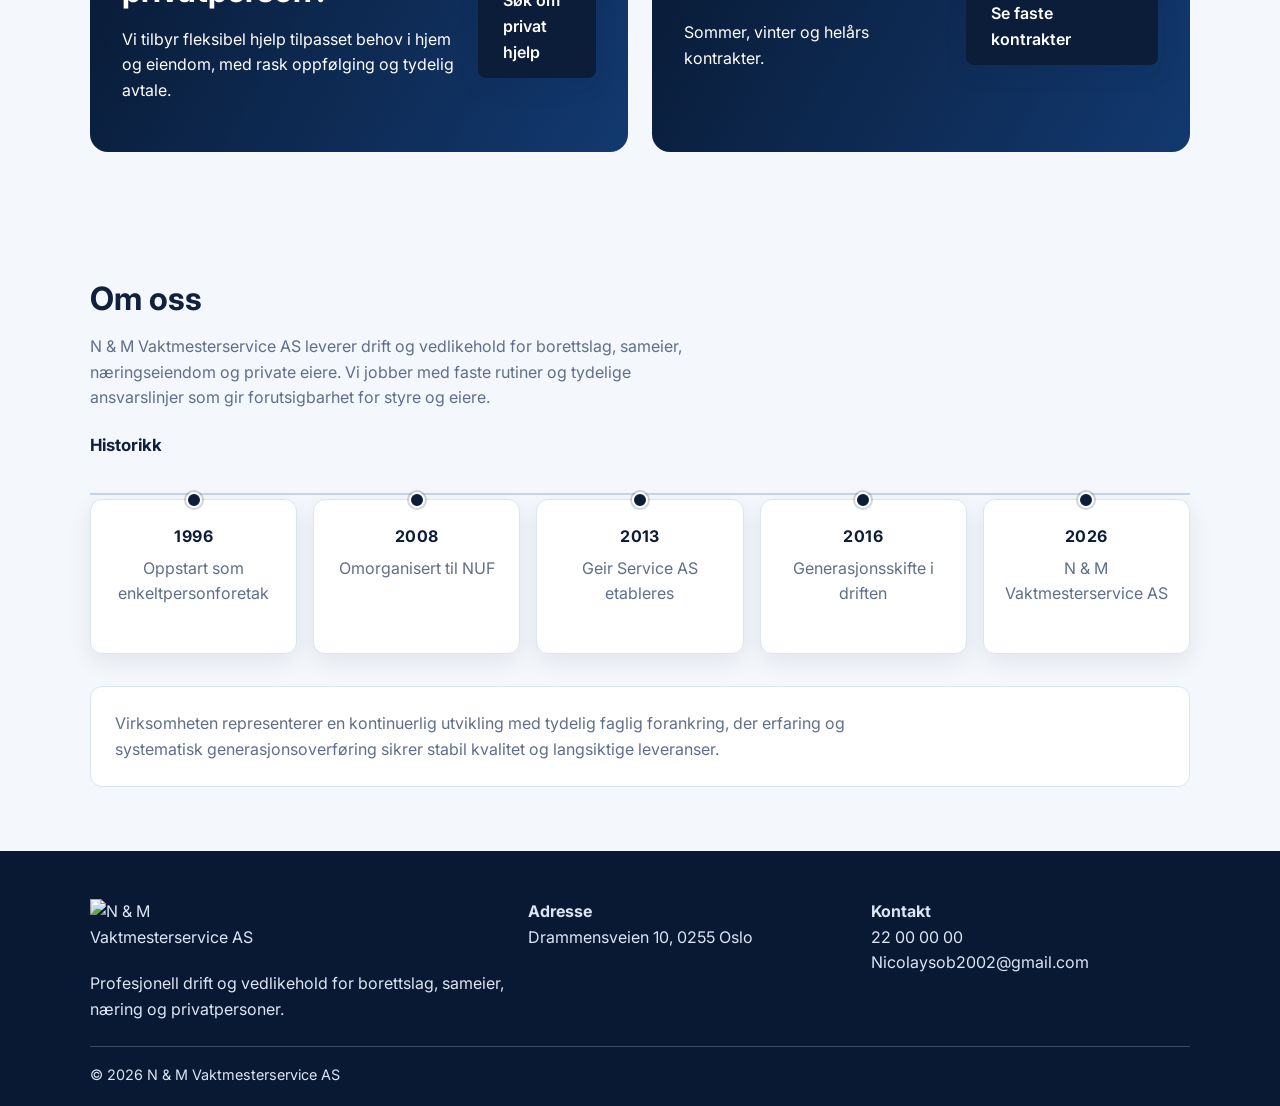
==== commit f1c5cefc: "Juster logo-tekst og blend ikon i header" ====
--- a/index.html
+++ b/index.html
@@ -30,15 +30,19 @@
 
   <header class="site-header" id="siteHeader">
     <nav class="container nav" aria-label="Hovedmeny">
-      <a class="logo" href="index.html" aria-label="N & M Vaktmesterservice AS">
+      <a class="logo" href="index.html" aria-label="Hjem">
         <img
-          alt="N & M Vaktmesterservice AS"
-          class="site-logo"
-          width="160"
-          height="60"
           src="[data-uri]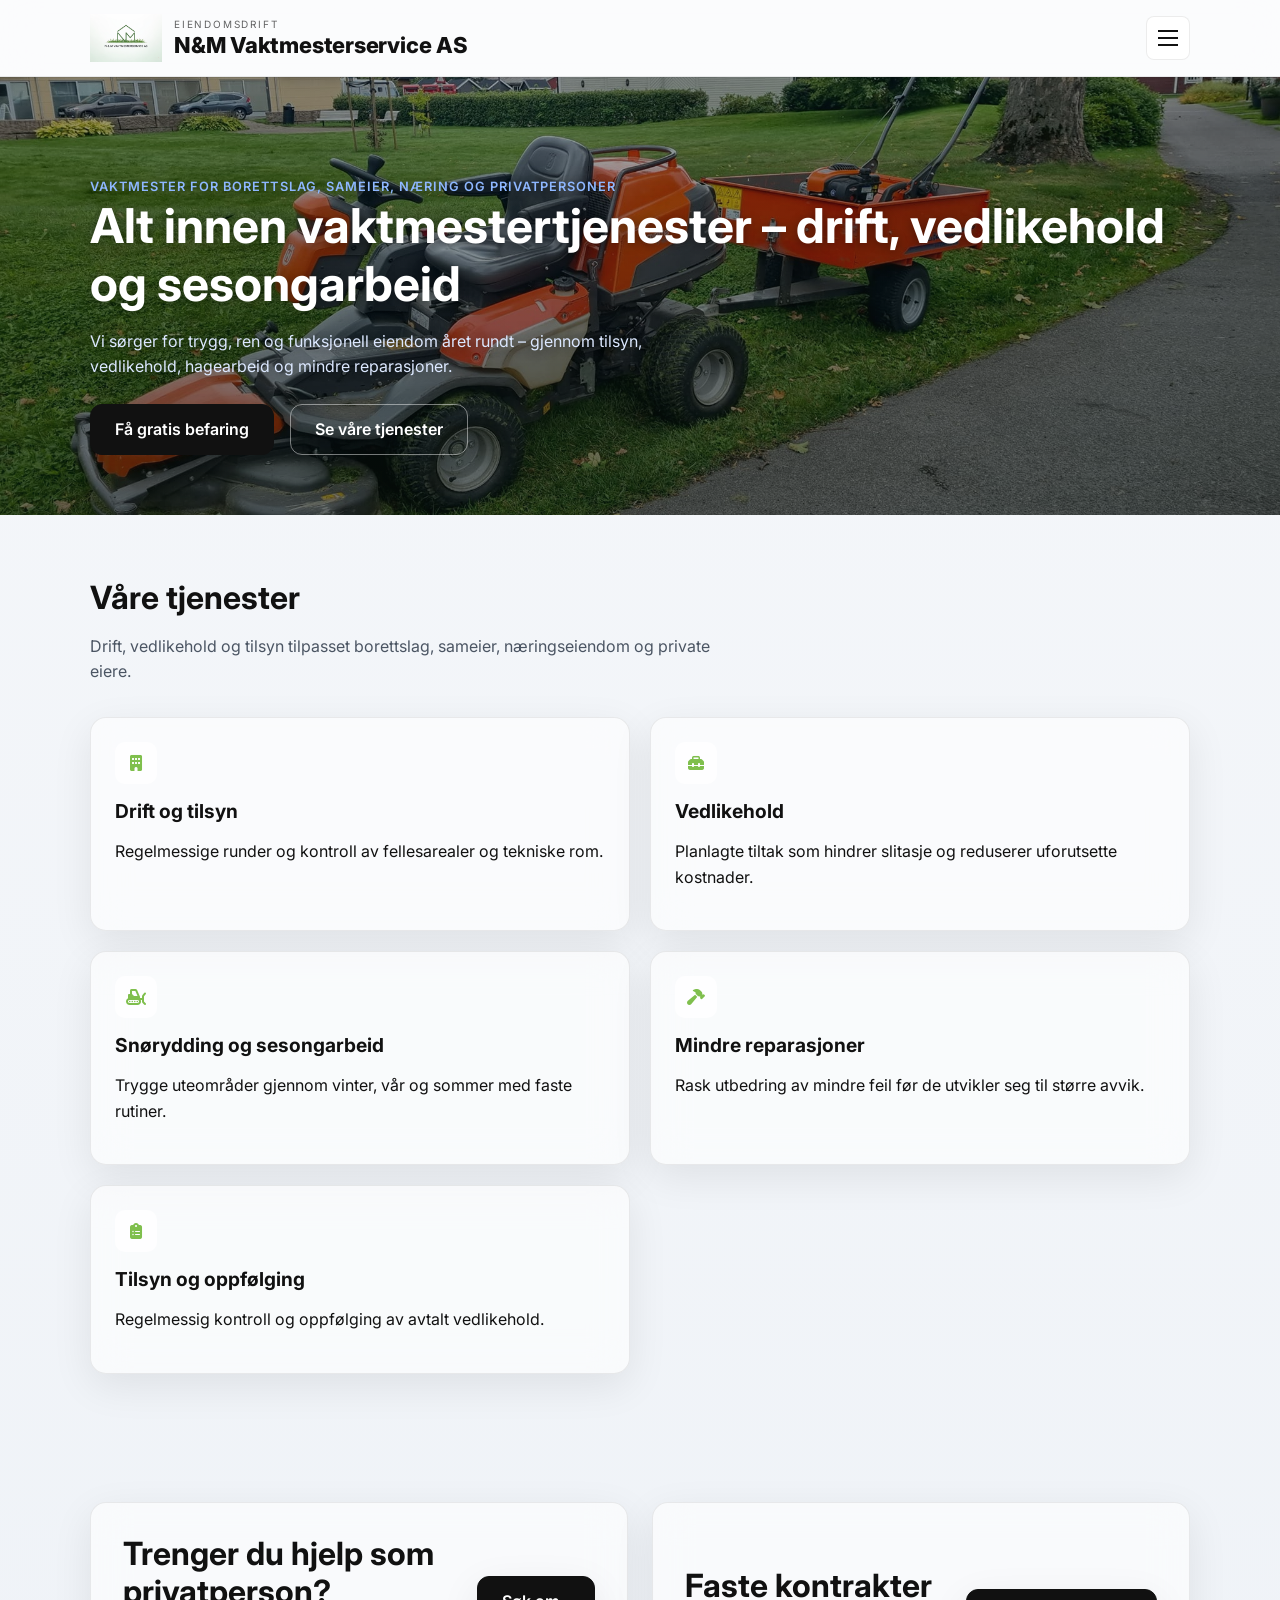
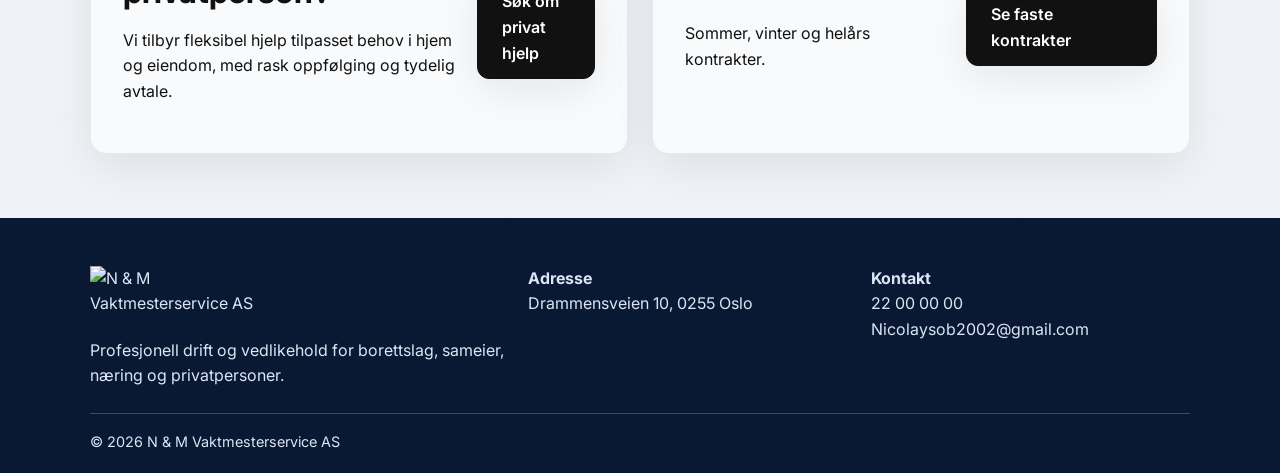
==== commit 032dca18: "Add Om oss link to mobile menu" ====
--- a/index.html
+++ b/index.html
@@ -56,6 +56,7 @@
       <a href="index.html#tjenester">Tjenester</a>
       <a href="contracts.html">Faste kontrakter</a>
       <a href="privat-hjelp.html">Privat hjelp</a>
+      <a href="about.html">Om oss</a>
       <a href="contact.html">Kontakt</a>
     </div>
   </header>
@@ -135,46 +136,6 @@
       </div>
     </section>
 
-    <section class="section about" id="om-oss">
-      <div class="container">
-        <header class="section-header">
-          <h2>Om oss</h2>
-          <p class="section-lead">N &amp; M Vaktmesterservice AS leverer drift og vedlikehold for borettslag, sameier, næringseiendom og private eiere. Vi jobber med faste rutiner og tydelige ansvarslinjer som gir forutsigbarhet for styre og eiere.</p>
-        </header>
-
-        <div class="about-content">
-          <h3 class="about-subtitle">Historikk</h3>
-
-          <div class="about-timeline" aria-label="Selskapets utvikling over tid">
-            <article class="timeline-item" data-animate="timeline-item">
-              <p class="timeline-year">1996</p>
-              <p class="timeline-text">Oppstart som enkeltpersonforetak</p>
-            </article>
-            <article class="timeline-item" data-animate="timeline-item">
-              <p class="timeline-year">2008</p>
-              <p class="timeline-text">Omorganisert til NUF</p>
-            </article>
-            <article class="timeline-item" data-animate="timeline-item">
-              <p class="timeline-year">2013</p>
-              <p class="timeline-text">Geir Service AS etableres</p>
-            </article>
-            <article class="timeline-item" data-animate="timeline-item">
-              <p class="timeline-year">2016</p>
-              <p class="timeline-text">Generasjonsskifte i driften</p>
-            </article>
-            <article class="timeline-item" data-animate="timeline-item">
-              <p class="timeline-year">2026</p>
-              <p class="timeline-text">N &amp; M Vaktmesterservice AS</p>
-            </article>
-          </div>
-
-          <div class="about-summary">
-            <p>Virksomheten representerer en kontinuerlig utvikling med tydelig faglig forankring, der erfaring og systematisk generasjonsoverføring sikrer stabil kvalitet og langsiktige leveranser.</p>
-          </div>
-        </div>
-      </div>
-    </section>
-
   </main>
 
   <a class="back-to-top" id="backToTop" href="#top" aria-label="Til toppen">
--- a/css/style.css
+++ b/css/style.css
@@ -1,15 +1,26 @@
 :root {
-  --color-bg: #f4f7fb;
-  --color-surface: #ffffff;
-  --color-surface-soft: #eef3fb;
-  --color-text: #10213d;
-  --color-muted: #5f6f89;
-  --color-primary: #0b1d39;
-  --color-primary-strong: #08152b;
-  --color-accent: #1e6bff;
-  --color-border: #dbe5f2;
-  --shadow-sm: 0 8px 24px rgba(16, 33, 61, 0.08);
-  --shadow-md: 0 14px 35px rgba(11, 29, 57, 0.12);
+  --bg: #F5F7FA;
+  --surface: rgba(255,255,255,.6);
+  --surface-strong: rgba(255,255,255,.75);
+  --text: #111111;
+  --muted: #4B5563;
+  --border: rgba(17,17,17,.08);
+  --primary: #111111;
+  --primaryHover: #0B0B0B;
+  --accent: #7FBF4D;
+  --glass-blur: 18px;
+  --glass-shadow: 0 12px 40px rgba(17,17,17,.08);
+  --color-bg: var(--bg);
+  --color-surface: var(--surface);
+  --color-surface-soft: var(--surface-strong);
+  --color-text: var(--text);
+  --color-muted: var(--muted);
+  --color-primary: var(--primary);
+  --color-primary-strong: var(--primaryHover);
+  --color-accent: var(--accent);
+  --color-border: var(--border);
+  --shadow-sm: var(--glass-shadow);
+  --shadow-md: 0 16px 60px rgba(17,17,17,.12);
   --radius-sm: 8px;
   --radius-md: 12px;
   --radius-lg: 18px;
@@ -35,7 +46,7 @@
   font-size: 16px;
   line-height: 1.6;
   color: var(--color-text);
-  background: var(--color-bg);
+  background: linear-gradient(180deg,#F5F7FA 0%,#EEF2F7 100%);
 }
 
 body.menu-open { overflow: hidden; }
@@ -67,10 +78,19 @@
   position: sticky;
   top: 0;
   z-index: 1000;
-  background: rgba(255, 255, 255, 0.86);
-  backdrop-filter: blur(12px);
-  border-bottom: 1px solid transparent;
+  background: var(--surface);
+  backdrop-filter: blur(var(--glass-blur));
+  -webkit-backdrop-filter: blur(var(--glass-blur));
+  border-bottom: 1px solid var(--border);
   transition: border-color 0.2s ease, box-shadow 0.2s ease;
+}
+
+header,
+.navbar {
+  background: var(--surface);
+  backdrop-filter: blur(var(--glass-blur));
+  -webkit-backdrop-filter: blur(var(--glass-blur));
+  border-bottom: 1px solid var(--border);
 }
 
 .site-header.scrolled {
@@ -113,24 +133,35 @@
   display: flex;
   flex-direction: column;
   line-height: 1.05;
+  max-width: 320px;
 }
 
 .brand-kicker {
-  font-size: 11px;
-  letter-spacing: .12em;
+  font-size: 10px;
+  letter-spacing: .18em;
   text-transform: uppercase;
-  opacity: .75;
+  opacity: .65;
+  margin-bottom: 4px;
 }
 
 .brand-name {
-  font-size: 22px;
+  font-size: 20px;
   font-weight: 800;
+  letter-spacing: -.01em;
+  line-height: 1.05;
+  white-space: normal;
 }
 
 
 @media (min-width: 768px) {
   .site-logo { height: 48px; }
-  .brand-name { font-size: 24px; }
+  .brand { max-width: 420px; }
+  .brand-name { font-size: 22px; }
+}
+
+@media (max-width: 420px) {
+  .brand { max-width: 220px; }
+  .brand-name { font-size: 18px; }
 }
 
 .btn {
@@ -138,9 +169,9 @@
   align-items: center;
   justify-content: center;
   padding: 12px 24px;
-  border-radius: 8px;
-  border: 1px solid transparent;
-  background: var(--color-primary);
+  border-radius: 12px;
+  border: 1px solid var(--primary);
+  background: var(--primary);
   color: #fff;
   font-weight: 600;
   cursor: pointer;
@@ -150,7 +181,26 @@
 
 .btn:hover {
   transform: translateY(-2px);
-  background: var(--color-primary-strong);
+  background: var(--primaryHover);
+}
+
+button.primary,
+.cta {
+  background: var(--primary);
+  color: #fff;
+  border: 1px solid var(--primary);
+  border-radius: 12px;
+}
+
+button.primary:hover,
+.cta:hover {
+  background: var(--primaryHover);
+}
+
+.btn-secondary {
+  background: var(--surface-strong);
+  backdrop-filter: blur(12px);
+  border: 1px solid var(--border);
 }
 
 .btn-ghost {
@@ -253,7 +303,13 @@
 
 .hero {
   padding: 100px 0 60px;
-  background: linear-gradient(rgba(8, 24, 48, 0.8), rgba(8, 24, 48, 0.8)), url("../images/hero.jpg") center/cover no-repeat;
+  background: linear-gradient(
+    180deg,
+    rgba(8,18,15,0.35) 0%,
+    rgba(8,18,15,0.45) 40%,
+    rgba(8,18,15,0.55) 100%
+  ), url("../images/hero.jpg") center/cover no-repeat;
+  backdrop-filter: saturate(115%) brightness(105%);
   background-size: cover;
   background-position: center;
   color: #fff;
@@ -313,17 +369,21 @@
 }
 
 .card {
-  background: var(--color-surface);
-  border: 1px solid var(--color-border);
-  border-radius: var(--radius-md);
+  background: var(--surface);
+  backdrop-filter: blur(var(--glass-blur));
+  -webkit-backdrop-filter: blur(var(--glass-blur));
+  border: 1px solid var(--border);
+  border-radius: 16px;
   padding: var(--space-5);
-  box-shadow: var(--shadow-sm);
+  box-shadow: var(--glass-shadow);
   transition: transform 0.2s ease, box-shadow 0.2s ease;
 }
 
 .card:hover {
-  transform: translateY(-4px);
-  box-shadow: var(--shadow-md);
+  transform: translateY(-2px);
+  box-shadow: 0 16px 60px rgba(17,17,17,.12);
+  border-color: var(--accent);
+  transition: all .25s ease;
 }
 
 .card-link {
@@ -467,14 +527,22 @@
 }
 
 .final-cta-card {
-  background: linear-gradient(120deg, #091a34, #123970);
-  border-radius: var(--radius-lg);
-  color: #fff;
+  background: var(--surface);
+  backdrop-filter: blur(var(--glass-blur));
+  -webkit-backdrop-filter: blur(var(--glass-blur));
+  border: 1px solid var(--border);
+  box-shadow: var(--glass-shadow);
+  border-radius: 16px;
+  color: var(--text);
   padding: var(--space-6);
   display: flex;
   flex-direction: column;
   gap: var(--space-4);
   justify-content: space-between;
+}
+
+.section.final-cta {
+  background: transparent;
 }
 
 .final-cta-card {
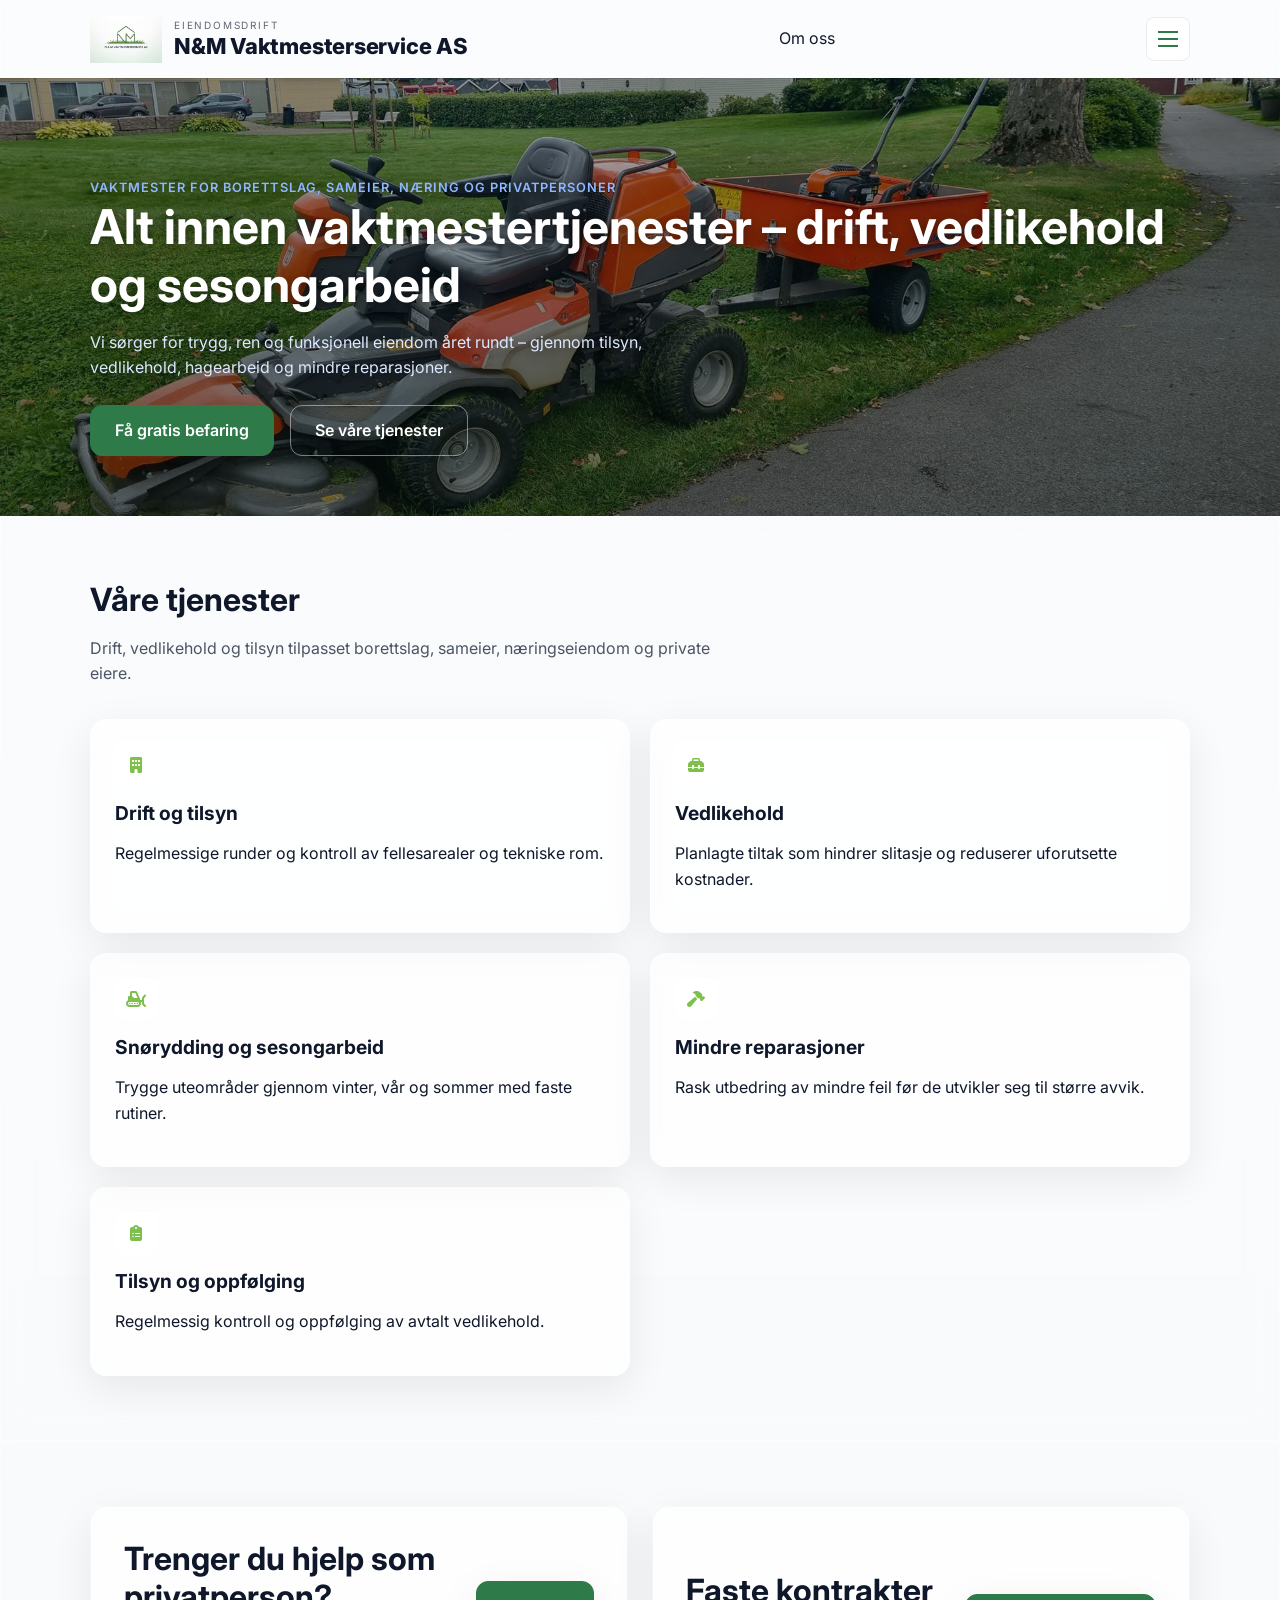
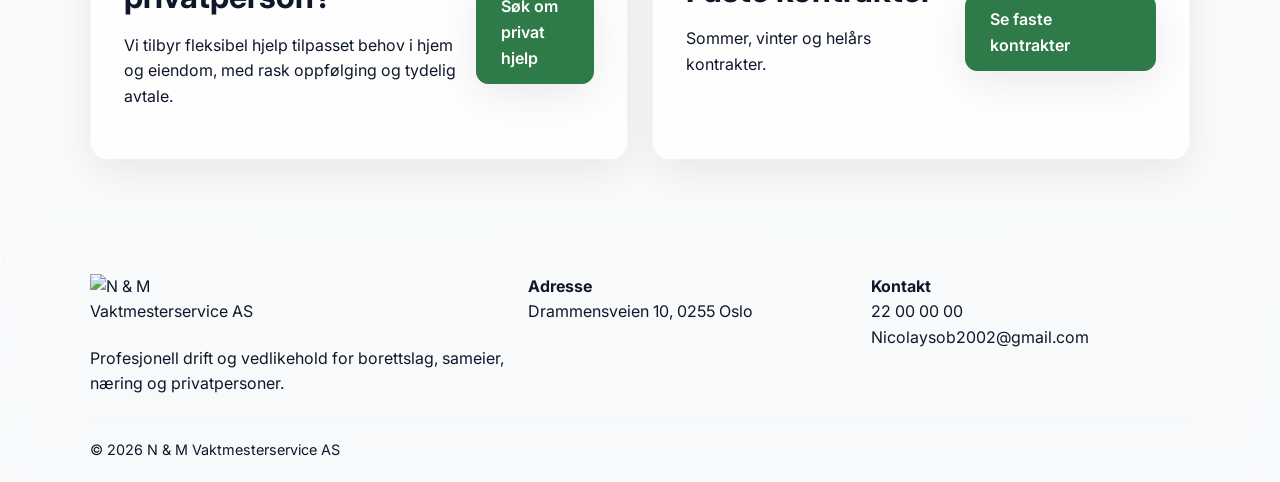
==== commit 9524a912: "Add About Us link to navigation menu" ====
--- a/index.html
+++ b/index.html
@@ -45,6 +45,7 @@
         </span>
       </a>
 
+      <a href="about.html">Om oss</a>
       <button class="nav-toggle" id="navToggle" aria-label="Åpne meny" aria-expanded="false" aria-controls="mobileMenu">
         <span></span><span></span><span></span>
       </button>
--- a/css/style.css
+++ b/css/style.css
@@ -1,11 +1,11 @@
 :root {
-  --bg: #F5F7FA;
+  --bg: var(--bg-main);
   --surface: rgba(255,255,255,.6);
   --surface-strong: rgba(255,255,255,.75);
-  --text: #111111;
+  --text: var(--text-main);
   --muted: #4B5563;
   --border: rgba(17,17,17,.08);
-  --primary: #111111;
+  --primary: #2F7A49;
   --primaryHover: #0B0B0B;
   --accent: #7FBF4D;
   --glass-blur: 18px;
@@ -32,6 +32,10 @@
   --space-6: 32px;
   --space-7: 48px;
   --space-8: 64px;
+  --bg-main: #F6F8FA;
+  --bg-glass: rgba(255,255,255,.55);
+  --border-glass: rgba(255,255,255,.35);
+  --text-main: #0F172A;
 }
 
 * { box-sizing: border-box; }
@@ -46,7 +50,7 @@
   font-size: 16px;
   line-height: 1.6;
   color: var(--color-text);
-  background: linear-gradient(180deg,#F5F7FA 0%,#EEF2F7 100%);
+  background: linear-gradient(180deg,var(--bg-main) 0%,#EEF2F7 100%);
 }
 
 body.menu-open { overflow: hidden; }
@@ -78,10 +82,10 @@
   position: sticky;
   top: 0;
   z-index: 1000;
-  background: var(--surface);
-  backdrop-filter: blur(var(--glass-blur));
-  -webkit-backdrop-filter: blur(var(--glass-blur));
-  border-bottom: 1px solid var(--border);
+  background: var(--bg-glass);
+  backdrop-filter: blur(14px);
+  -webkit-backdrop-filter: blur(14px);
+  border: 1px solid var(--border-glass);
   transition: border-color 0.2s ease, box-shadow 0.2s ease;
 }
 
@@ -357,6 +361,10 @@
 
 .section {
   padding: var(--space-8) 0;
+  background: var(--bg-glass);
+  backdrop-filter: blur(14px);
+  -webkit-backdrop-filter: blur(14px);
+  border: 1px solid var(--border-glass);
 }
 
 .section-header { margin-bottom: var(--space-6); }
@@ -369,10 +377,10 @@
 }
 
 .card {
-  background: var(--surface);
-  backdrop-filter: blur(var(--glass-blur));
-  -webkit-backdrop-filter: blur(var(--glass-blur));
-  border: 1px solid var(--border);
+  background: var(--bg-glass);
+  backdrop-filter: blur(14px);
+  -webkit-backdrop-filter: blur(14px);
+  border: 1px solid var(--border-glass);
   border-radius: 16px;
   padding: var(--space-5);
   box-shadow: var(--glass-shadow);
@@ -527,10 +535,10 @@
 }
 
 .final-cta-card {
-  background: var(--surface);
-  backdrop-filter: blur(var(--glass-blur));
-  -webkit-backdrop-filter: blur(var(--glass-blur));
-  border: 1px solid var(--border);
+  background: var(--bg-glass);
+  backdrop-filter: blur(14px);
+  -webkit-backdrop-filter: blur(14px);
+  border: 1px solid var(--border-glass);
   box-shadow: var(--glass-shadow);
   border-radius: 16px;
   color: var(--text);
@@ -690,9 +698,15 @@
   transform: translateY(0);
 }
 
+footer {
+  background: var(--bg-glass);
+  backdrop-filter: blur(14px);
+  -webkit-backdrop-filter: blur(14px);
+  border: 1px solid var(--border-glass);
+}
+
 .footer {
-  background: #0a1933;
-  color: #dce5f5;
+  color: var(--text-main);
   padding: var(--space-7) 0 var(--space-4);
 }
 
